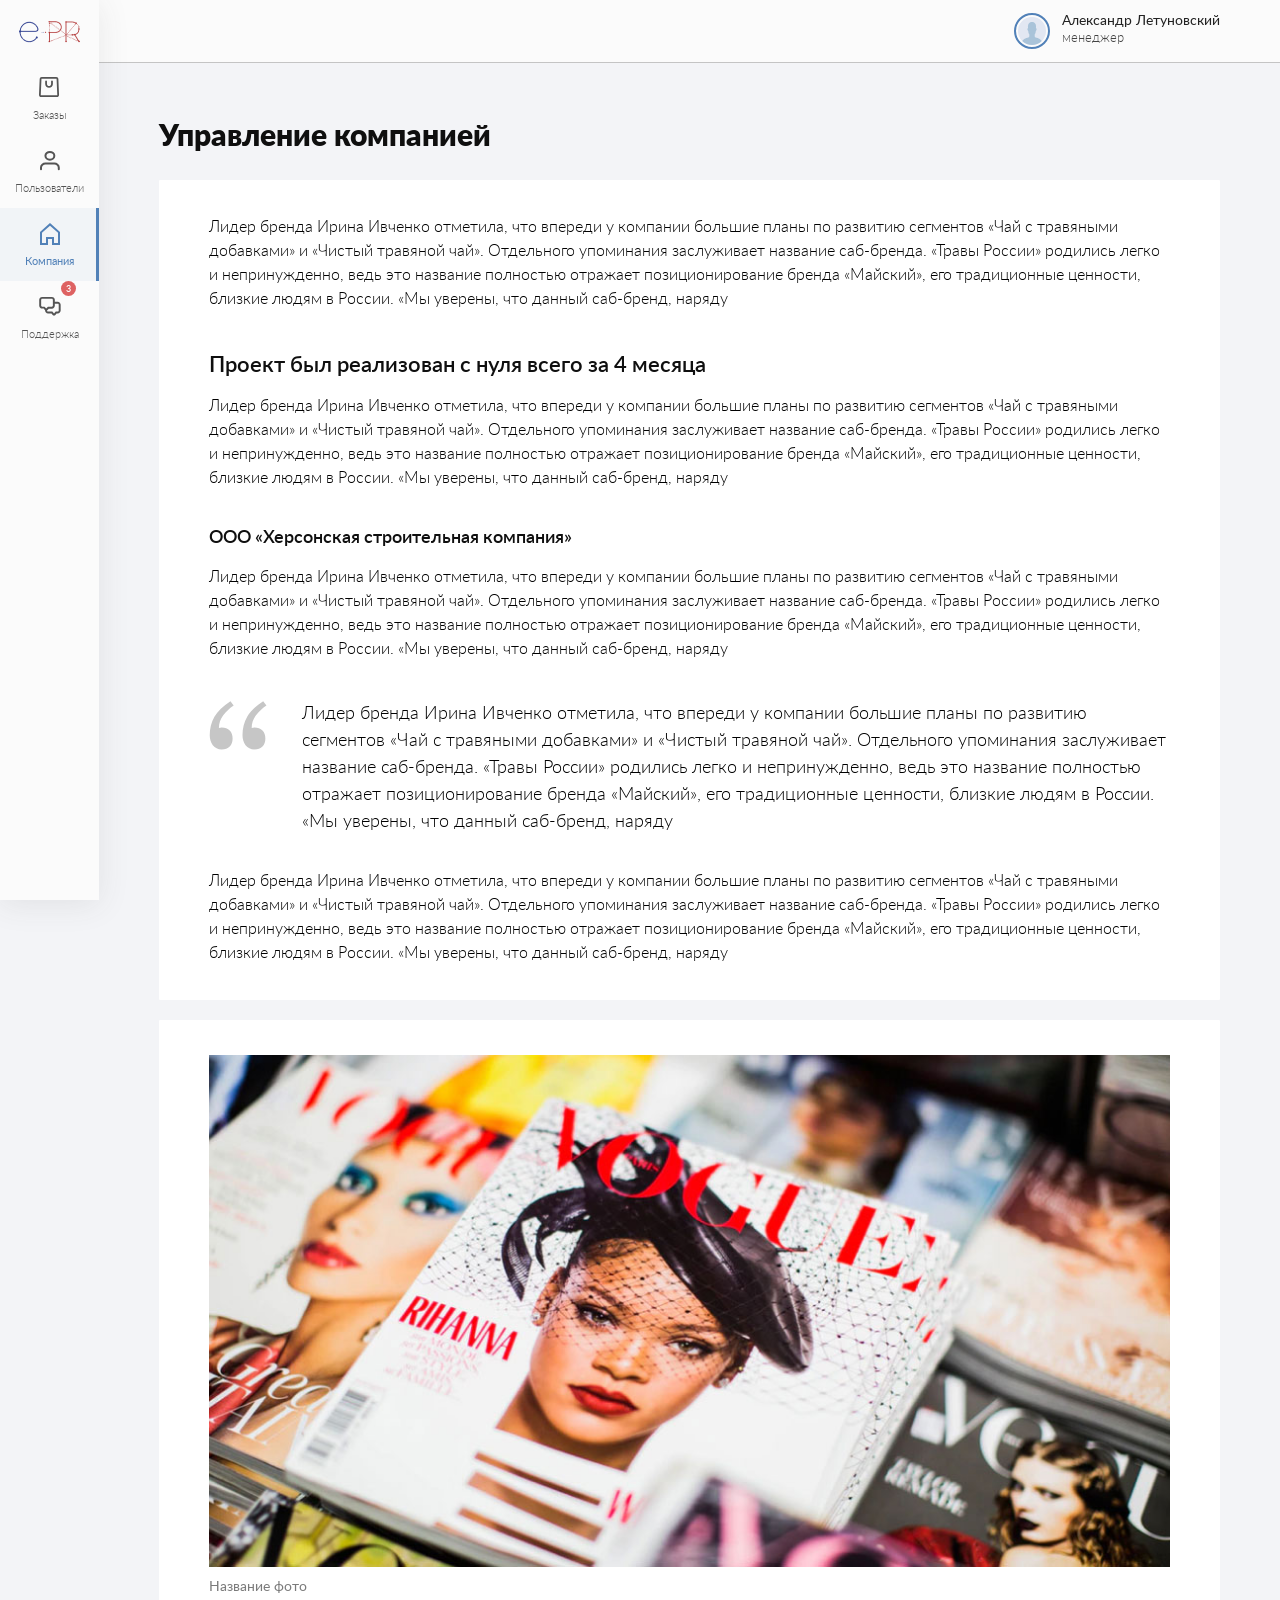
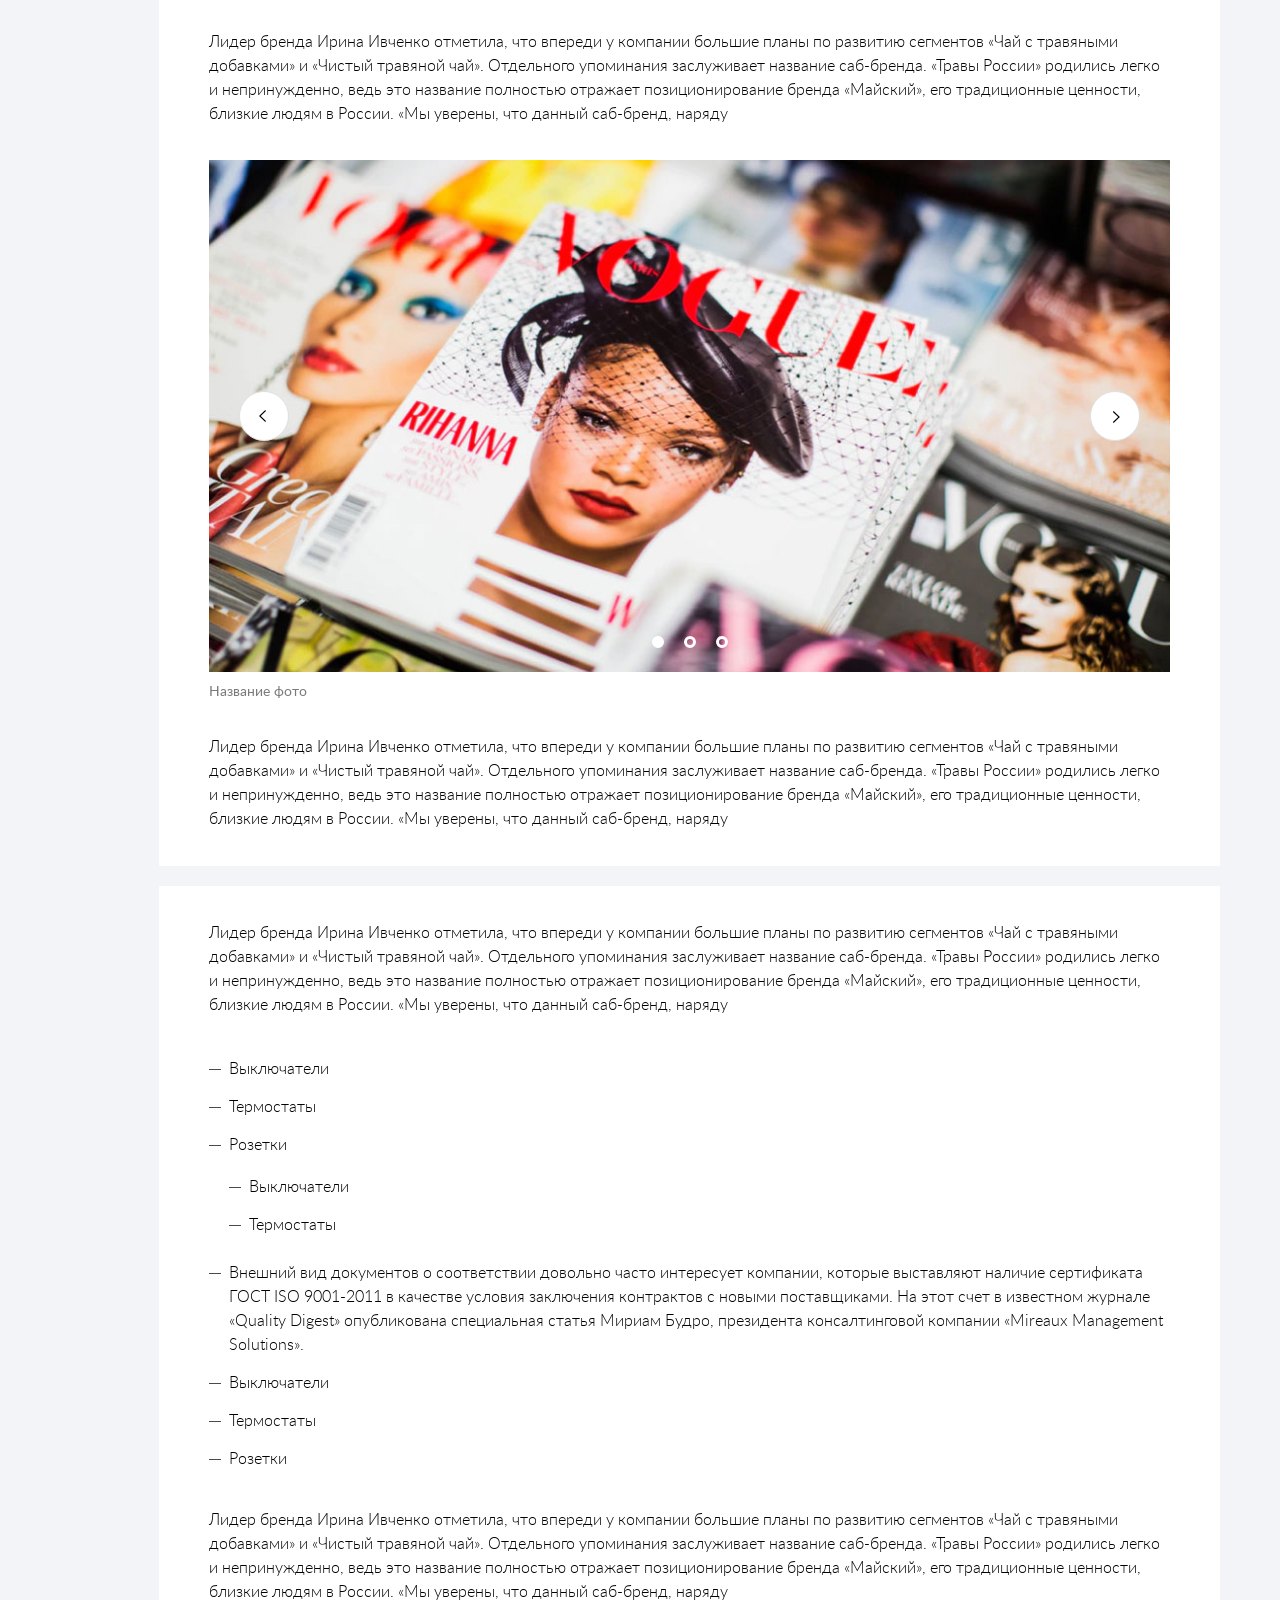
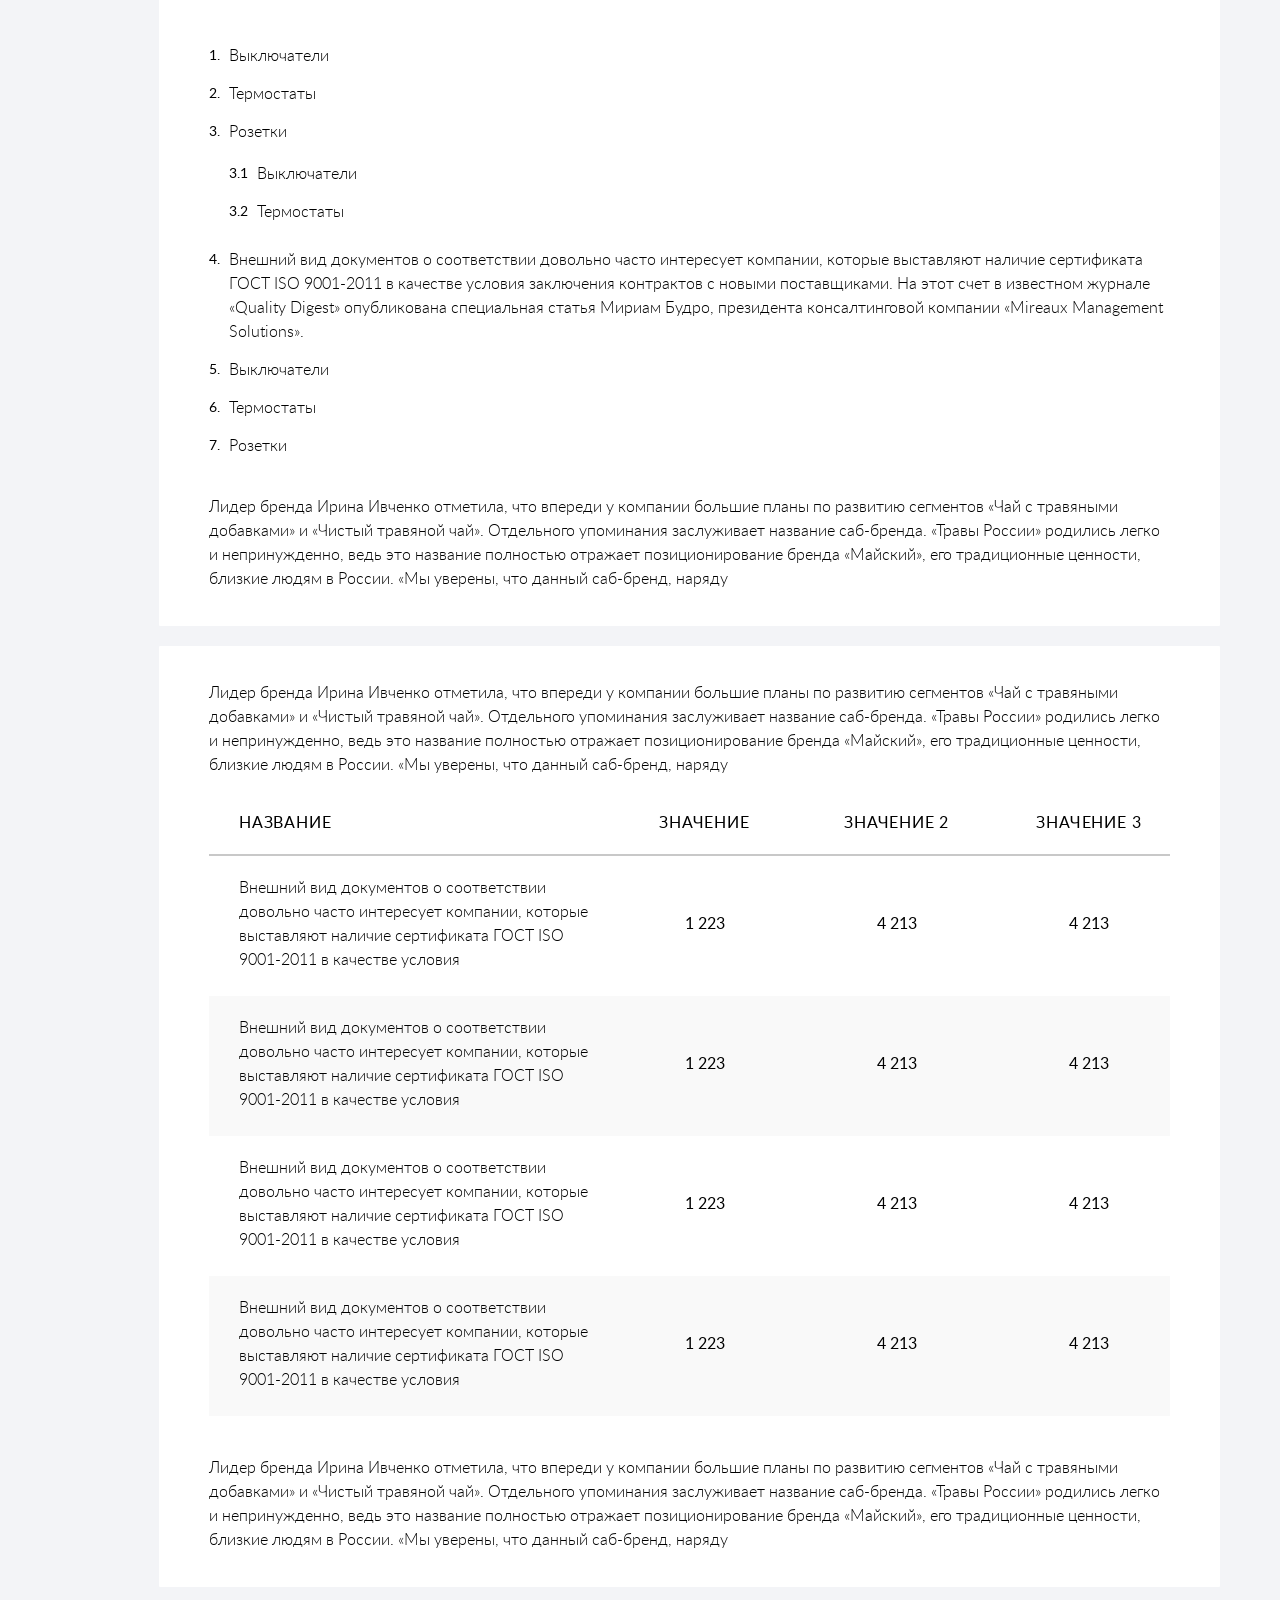
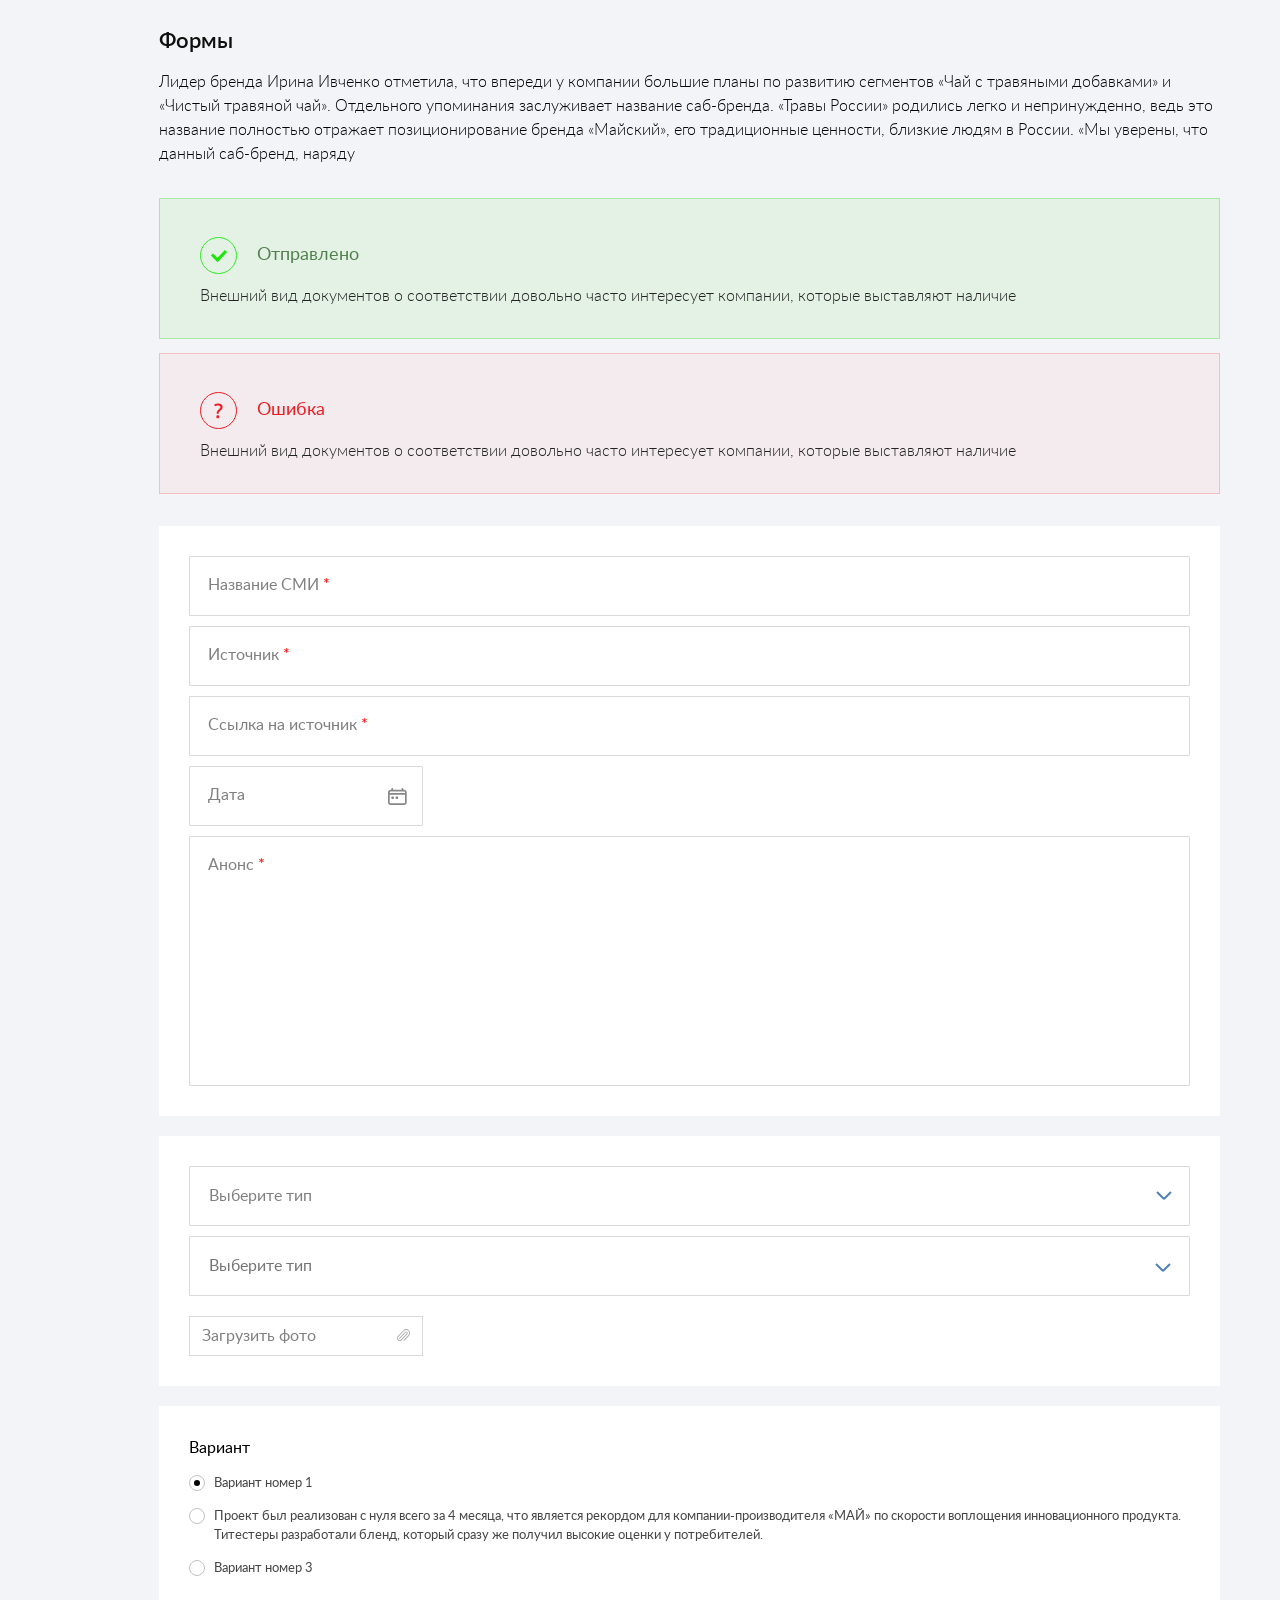
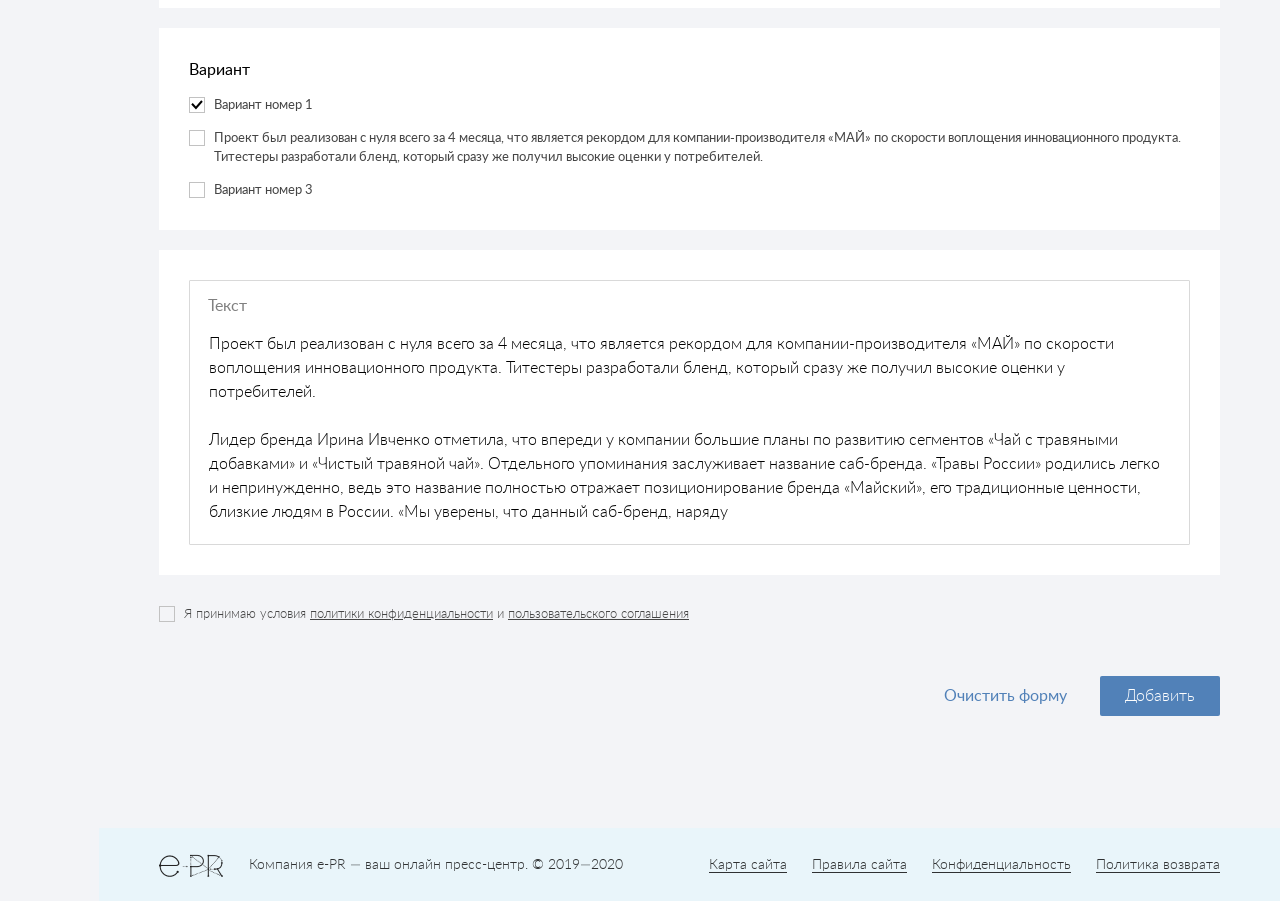
==== e-pr-00-typography.html @ aa287911 "first html" ====
<!DOCTYPE html>
<html lang="ru">
    <head>
        <meta charset="utf-8" />
        <title>e-PR</title>

        <link rel="stylesheet" href="css/styles.css" />
        <link rel="stylesheet" href="js/slick/slick.css" />
        <link rel="stylesheet" href="js/select2/select2.css" />
        <link rel="stylesheet" href="js/mcustomscrollbar/jquery.mCustomScrollbar.css" />
        <link rel="stylesheet" href="js/air-datepicker/datepicker.css" />

        <meta name="viewport" content="width=device-width" />
    </head>

    <body>

        <!-- wrapper -->
        <div class="wrapper">
            <div class="wrapper-inner">

                <!-- side -->
                <div class="side">
                    <div class="side-inner">
                        <div class="side-logo"><img src="images/logo.png" alt="" /></div>
                        <a href="#" class="side-menu-close"><div class="side-menu-close-line-1"></div><div class="side-menu-close-line-2"></div></a>
                        <nav>
                            <ul>
                                <li><a href="#"><div class="nav-icon"><span><svg width="21" height="20" viewBox="0 0 21 20" fill="none" xmlns="http://www.w3.org/2000/svg"><path d="M20.0494 17.8672L19.3665 2.05415C19.3547 0.915491 18.4198 0 17.2724 0H2.77672C1.62966 0 0.695087 0.915545 0.683284 2.05419L0.000834455 17.8708C0.000282638 17.8836 0 17.8978 0 17.9106C0 19.0619 0.939408 20 2.0941 20H17.9562C19.1109 20 20.0503 19.0601 20.0503 17.9088C20.0502 17.896 20.05 17.88 20.0494 17.8672ZM17.9562 18.2234H2.0941C1.92157 18.2234 1.78549 18.0901 1.77875 17.9228L2.46083 2.10917C2.46137 2.09635 2.46166 2.0888 2.46166 2.07604C2.46166 1.9052 2.60005 1.77658 2.77672 1.77658H17.2724C17.4494 1.77658 17.5882 1.90413 17.5882 2.07499C17.5882 2.08778 17.5884 2.09744 17.589 2.1102L18.2715 17.9244C18.2647 18.0916 18.1287 18.2234 17.9562 18.2234Z" /><path d="M12.9949 3.4541C12.5038 3.4541 12.0999 3.85222 12.0999 4.34335V7.03072C12.0999 8.16289 11.1737 9.08401 10.0334 9.08401C8.89368 9.08401 7.96799 8.16289 7.96799 7.03072V4.34335C7.96799 3.85222 7.5708 3.4541 7.0797 3.4541C6.58859 3.4541 6.19141 3.85222 6.19141 4.34335V7.03072C6.19141 9.14355 7.91975 10.8625 10.0401 10.8625C12.1611 10.8625 13.8899 9.14355 13.8899 7.03072V4.34335C13.8899 3.85222 13.486 3.4541 12.9949 3.4541Z" /></svg></span></div>Заказы</a></li>
                                <li><a href="#"><div class="nav-icon"><span><svg width="20" height="21" viewBox="0 0 20 21" fill="none" xmlns="http://www.w3.org/2000/svg" class="nav-icon-stroke"><path d="M18.7778 19.3437V17.4096C18.7778 16.3837 18.3095 15.3999 17.476 14.6744C16.6425 13.949 15.5121 13.5415 14.3333 13.5415H5.44444C4.2657 13.5415 3.13524 13.949 2.30175 14.6744C1.46825 15.3999 1 16.3837 1 17.4096V19.3437" stroke-width="2" stroke-linecap="round" stroke-linejoin="round"/><path d="M9.88878 9.67343C12.3434 9.67343 14.3332 7.94163 14.3332 5.80534C14.3332 3.66906 12.3434 1.93726 9.88878 1.93726C7.43418 1.93726 5.44434 3.66906 5.44434 5.80534C5.44434 7.94163 7.43418 9.67343 9.88878 9.67343Z" stroke-width="2" stroke-linecap="round" stroke-linejoin="round"/></svg></svg></span></div>Пользователи</a></li>
                                <li class="active"><a href="#"><div class="nav-icon"><span><svg width="20" height="22" viewBox="0 0 20 22" fill="none" xmlns="http://www.w3.org/2000/svg"><path d="M9.996 0L0 9V22H7.996V16H12V22H20V9L9.996 0ZM18.004 20H13.996V14H6V20H1.996V9.828L9.996 2.828L18.004 9.828V20Z" /></svg></span></div>Компания</a></li>
                                <li><a href="#"><div class="nav-icon"><span><svg width="22" height="20" viewBox="0 0 22 20" fill="none" xmlns="http://www.w3.org/2000/svg"><path d="M18.7436 5.78328H15.8174V3.83247C15.8174 3.05639 15.5091 2.31209 14.9604 1.76332C14.4116 1.21455 13.6673 0.90625 12.8912 0.90625H3.13716C2.36107 0.90625 1.61678 1.21455 1.06801 1.76332C0.519235 2.31209 0.210938 3.05639 0.210938 3.83247V9.6849C0.210938 10.461 0.519235 11.2053 1.06801 11.7541C1.61678 12.3028 2.36107 12.6111 3.13716 12.6111H4.64903L6.06337 14.1815V14.5327C6.06337 15.3088 6.37167 16.053 6.92044 16.6018C7.46921 17.1506 8.21351 17.4589 8.98959 17.4589H12.4523L13.9251 19.1268C14.0624 19.2825 14.2313 19.4072 14.4205 19.4926C14.6097 19.578 14.8149 19.6222 15.0225 19.6222C15.2301 19.6222 15.4353 19.578 15.6245 19.4926C15.8136 19.4072 15.9825 19.2825 16.1198 19.1268L17.5927 17.4589H18.7436C19.5197 17.4589 20.264 17.1506 20.8128 16.6018C21.3616 16.053 21.6699 15.3088 21.6699 14.5327V8.68023C21.6622 7.90924 21.3505 7.17244 20.8025 6.62998C20.2546 6.08752 19.5147 5.78324 18.7436 5.78328ZM3.13716 10.6603C2.87846 10.6603 2.63036 10.5575 2.44744 10.3746C2.26451 10.1917 2.16175 9.9436 2.16175 9.6849V3.83247C2.16175 3.57377 2.26451 3.32568 2.44744 3.14275C2.63036 2.95983 2.87846 2.85706 3.13716 2.85706H12.8912C13.1499 2.85706 13.398 2.95983 13.5809 3.14275C13.7639 3.32568 13.8666 3.57377 13.8666 3.83247V9.6849C13.8666 9.9436 13.7639 10.1917 13.5809 10.3746C13.398 10.5575 13.1499 10.6603 12.8912 10.6603H8.92131L7.22411 12.6111L5.5269 10.6603H3.13716ZM19.7191 14.5619C19.7191 14.8206 19.6163 15.0687 19.4334 15.2516C19.2504 15.4346 19.0023 15.5373 18.7436 15.5373H16.7246L15.0274 17.5662L13.3301 15.5373H8.98959C8.7309 15.5373 8.4828 15.4346 8.29987 15.2516C8.11695 15.0687 8.01418 14.8206 8.01418 14.5619C8.12602 14.4877 8.22767 14.3992 8.31656 14.2986L9.78942 12.6306H12.8912C13.6673 12.6306 14.4116 12.3223 14.9604 11.7736C15.5091 11.2248 15.8174 10.4805 15.8174 9.70441V7.7536H18.7436C19.0023 7.7536 19.2504 7.85636 19.4334 8.03929C19.6163 8.22221 19.7191 8.47031 19.7191 8.729V14.5619Z" /></svg><em>3</em></span></div>Поддержка</a></li>
                            </ul>
                        </nav>
                    </div>
                </div>
                <!-- side END -->

                <!-- container -->
                <div class="container">

                    <header>
                        <a href="#" class="side-menu-link"><div class="side-menu-link-line-1"></div><div class="side-menu-link-line-2"></div><div class="side-menu-link-line-3"></div></a>
                        <div class="header-user">
                            <a href="#" class="header-user-link">
                                <div class="header-user-link-avatar"><img src="images/header-avatar.svg" alt="" /></div>
                                <div class="header-user-link-info">
                                    <div class="header-user-link-name">Александр Летуновский</div>
                                    <div class="header-user-link-company">менеджер</div>
                                </div>
                            </a>
                        </div>
                    </header>

                    <h1>Управление компанией</h1>
                    <div class="block">
                        <p>Лидер бренда Ирина Ивченко отметила, что впереди у компании большие планы по развитию сегментов «Чай с травяными добавками» и «Чистый травяной чай». Отдельного упоминания заслуживает название саб-бренда. «Травы России» родились легко и непринужденно, ведь это название полностью отражает позиционирование бренда «Майский», его традиционные ценности, близкие людям в России. «Мы уверены, что данный саб-бренд, наряду</p>
                        <h2>Проект был реализован с нуля всего за 4 месяца</h2>
                        <p>Лидер бренда Ирина Ивченко отметила, что впереди у компании большие планы по развитию сегментов «Чай с травяными добавками» и «Чистый травяной чай». Отдельного упоминания заслуживает название саб-бренда. «Травы России» родились легко и непринужденно, ведь это название полностью отражает позиционирование бренда «Майский», его традиционные ценности, близкие людям в России. «Мы уверены, что данный саб-бренд, наряду</p>
                        <h3>ООО «Херсонская строительная компания»</h3>
                        <p>Лидер бренда Ирина Ивченко отметила, что впереди у компании большие планы по развитию сегментов «Чай с травяными добавками» и «Чистый травяной чай». Отдельного упоминания заслуживает название саб-бренда. «Травы России» родились легко и непринужденно, ведь это название полностью отражает позиционирование бренда «Майский», его традиционные ценности, близкие людям в России. «Мы уверены, что данный саб-бренд, наряду</p>
                        <blockquote>Лидер бренда Ирина Ивченко отметила, что впереди у компании большие планы по развитию сегментов «Чай с травяными добавками» и «Чистый травяной чай». Отдельного упоминания заслуживает название саб-бренда. «Травы России» родились легко и непринужденно, ведь это название полностью отражает позиционирование бренда «Майский», его традиционные ценности, близкие людям в России. «Мы уверены, что данный саб-бренд, наряду</blockquote>
                        <p>Лидер бренда Ирина Ивченко отметила, что впереди у компании большие планы по развитию сегментов «Чай с травяными добавками» и «Чистый травяной чай». Отдельного упоминания заслуживает название саб-бренда. «Травы России» родились легко и непринужденно, ведь это название полностью отражает позиционирование бренда «Майский», его традиционные ценности, близкие людям в России. «Мы уверены, что данный саб-бренд, наряду</p>
                    </div>

                    <div class="block">
                        <div class="gallery">
                            <div class="gallery-item">
                                <div class="gallery-item-photo"><img src="files/typography.jpg" alt="" /></div>
                                <div class="gallery-item-title">Название фото</div>
                            </div>
                        </div>

                        <p>Лидер бренда Ирина Ивченко отметила, что впереди у компании большие планы по развитию сегментов «Чай с травяными добавками» и «Чистый травяной чай». Отдельного упоминания заслуживает название саб-бренда. «Травы России» родились легко и непринужденно, ведь это название полностью отражает позиционирование бренда «Майский», его традиционные ценности, близкие людям в России. «Мы уверены, что данный саб-бренд, наряду</p>

                        <div class="gallery">
                            <div class="gallery-item">
                                <div class="gallery-item-photo"><img src="files/typography.jpg" alt="" /></div>
                                <div class="gallery-item-title">Название фото</div>
                            </div>
                            <div class="gallery-item">
                                <div class="gallery-item-photo"><img src="files/typography.jpg" alt="" /></div>
                                <div class="gallery-item-title">Название фото</div>
                            </div>
                            <div class="gallery-item">
                                <div class="gallery-item-photo"><img src="files/typography.jpg" alt="" /></div>
                                <div class="gallery-item-title">Лидер бренда Ирина Ивченко отметила, что впереди у компании большие планы по развитию сегментов «Чай с травяными добавками» и «Чистый травяной чай». Отдельного упоминания заслуживает название саб-бренда. «Травы России» родились легко и непринужденно, ведь это название полностью отражает позиционирование бренда «Майский», его традиционные ценности, близкие людям в России. «Мы уверены, что данный саб-бренд, наряду</div>
                            </div>
                        </div>

                        <p>Лидер бренда Ирина Ивченко отметила, что впереди у компании большие планы по развитию сегментов «Чай с травяными добавками» и «Чистый травяной чай». Отдельного упоминания заслуживает название саб-бренда. «Травы России» родились легко и непринужденно, ведь это название полностью отражает позиционирование бренда «Майский», его традиционные ценности, близкие людям в России. «Мы уверены, что данный саб-бренд, наряду</p>
                    </div>

                    <div class="block">
                            <p>Лидер бренда Ирина Ивченко отметила, что впереди у компании большие планы по развитию сегментов «Чай с травяными добавками» и «Чистый травяной чай». Отдельного упоминания заслуживает название саб-бренда. «Травы России» родились легко и непринужденно, ведь это название полностью отражает позиционирование бренда «Майский», его традиционные ценности, близкие людям в России. «Мы уверены, что данный саб-бренд, наряду</p>

                        <ul>
                            <li>Выключатели</li>
                            <li>Термостаты</li>
                            <li>
                                Розетки
                                <ul>
                                    <li>Выключатели</li>
                                    <li>Термостаты</li>
                                </ul>
                            </li>
                            <li>Внешний вид документов о соответствии довольно часто интересует компании, которые выставляют наличие сертификата ГОСТ ISO 9001-2011 в качестве условия заключения контрактов с новыми поставщиками. На этот счет в известном журнале «Quality Digest» опубликована специальная статья Мириам Будро, президента консалтинговой компании «Mireaux Management Solutions».</li>
                            <li>Выключатели</li>
                            <li>Термостаты</li>
                            <li>Розетки</li>
                        </ul>

                        <p>Лидер бренда Ирина Ивченко отметила, что впереди у компании большие планы по развитию сегментов «Чай с травяными добавками» и «Чистый травяной чай». Отдельного упоминания заслуживает название саб-бренда. «Травы России» родились легко и непринужденно, ведь это название полностью отражает позиционирование бренда «Майский», его традиционные ценности, близкие людям в России. «Мы уверены, что данный саб-бренд, наряду</p>

                        <ol>
                            <li>Выключатели</li>
                            <li>Термостаты</li>
                            <li>
                                Розетки
                                <ol>
                                    <li>Выключатели</li>
                                    <li>Термостаты</li>
                                </ol>
                            </li>
                            <li>Внешний вид документов о соответствии довольно часто интересует компании, которые выставляют наличие сертификата ГОСТ ISO 9001-2011 в качестве условия заключения контрактов с новыми поставщиками. На этот счет в известном журнале «Quality Digest» опубликована специальная статья Мириам Будро, президента консалтинговой компании «Mireaux Management Solutions».</li>
                            <li>Выключатели</li>
                            <li>Термостаты</li>
                            <li>Розетки</li>
                        </ol>

                        <p>Лидер бренда Ирина Ивченко отметила, что впереди у компании большие планы по развитию сегментов «Чай с травяными добавками» и «Чистый травяной чай». Отдельного упоминания заслуживает название саб-бренда. «Травы России» родились легко и непринужденно, ведь это название полностью отражает позиционирование бренда «Майский», его традиционные ценности, близкие людям в России. «Мы уверены, что данный саб-бренд, наряду</p>
                    </div>

                    <div class="block">
                        <p>Лидер бренда Ирина Ивченко отметила, что впереди у компании большие планы по развитию сегментов «Чай с травяными добавками» и «Чистый травяной чай». Отдельного упоминания заслуживает название саб-бренда. «Травы России» родились легко и непринужденно, ведь это название полностью отражает позиционирование бренда «Майский», его традиционные ценности, близкие людям в России. «Мы уверены, что данный саб-бренд, наряду</p>
                        <div class="table-scroll">
                            <table>
                                <thead>
                                    <tr>
                                        <th style="text-align:left; width:40%">Название</th>
                                        <th style="width:20%">Значение</th>
                                        <th style="width:20%">Значение&nbsp;2</th>
                                        <th style="width:20%">Значение&nbsp;3</th>
                                    </tr>
                                </thead>
                                <tbody>
                                    <tr>
                                        <td>Внешний&nbsp;вид&nbsp;документов&nbsp;о&nbsp;соответствии довольно часто интересует компании, которые выставляют наличие сертификата ГОСТ ISO 9001-2011 в качестве условия</td>
                                        <td style="text-align:center"><strong>1 223</strong></td>
                                        <td style="text-align:center"><strong>4 213</strong></td>
                                        <td style="text-align:center"><strong>4 213</strong></td>
                                    </tr>
                                    <tr>
                                        <td>Внешний&nbsp;вид&nbsp;документов&nbsp;о&nbsp;соответствии довольно часто интересует компании, которые выставляют наличие сертификата ГОСТ ISO 9001-2011 в качестве условия</td>
                                        <td style="text-align:center"><strong>1 223</strong></td>
                                        <td style="text-align:center"><strong>4 213</strong></td>
                                        <td style="text-align:center"><strong>4 213</strong></td>
                                    </tr>
                                    <tr>
                                        <td>Внешний&nbsp;вид&nbsp;документов&nbsp;о&nbsp;соответствии довольно часто интересует компании, которые выставляют наличие сертификата ГОСТ ISO 9001-2011 в качестве условия</td>
                                        <td style="text-align:center"><strong>1 223</strong></td>
                                        <td style="text-align:center"><strong>4 213</strong></td>
                                        <td style="text-align:center"><strong>4 213</strong></td>
                                    </tr>
                                    <tr>
                                        <td>Внешний&nbsp;вид&nbsp;документов&nbsp;о&nbsp;соответствии довольно часто интересует компании, которые выставляют наличие сертификата ГОСТ ISO 9001-2011 в качестве условия</td>
                                        <td style="text-align:center"><strong>1 223</strong></td>
                                        <td style="text-align:center"><strong>4 213</strong></td>
                                        <td style="text-align:center"><strong>4 213</strong></td>
                                    </tr>
                                </tbody>
                            </table>
                        </div>
                        <p>Лидер бренда Ирина Ивченко отметила, что впереди у компании большие планы по развитию сегментов «Чай с травяными добавками» и «Чистый травяной чай». Отдельного упоминания заслуживает название саб-бренда. «Травы России» родились легко и непринужденно, ведь это название полностью отражает позиционирование бренда «Майский», его традиционные ценности, близкие людям в России. «Мы уверены, что данный саб-бренд, наряду</p>
                    </div>

                    <h2>Формы</h2>
                    <p>Лидер бренда Ирина Ивченко отметила, что впереди у компании большие планы по развитию сегментов «Чай с травяными добавками» и «Чистый травяной чай». Отдельного упоминания заслуживает название саб-бренда. «Травы России» родились легко и непринужденно, ведь это название полностью отражает позиционирование бренда «Майский», его традиционные ценности, близкие людям в России. «Мы уверены, что данный саб-бренд, наряду</p>
                    <form action="#" method="post">
                        <div class="message message-success">
                            <div class="message-title">Отправлено</div>
                            <div class="message-text">Внешний вид документов о соответствии довольно часто интересует компании, которые выставляют наличие</div>
                        </div>

                        <div class="message message-error">
                            <div class="message-title">Ошибка</div>
                            <div class="message-text">Внешний вид документов о соответствии довольно часто интересует компании, которые выставляют наличие</div>
                        </div>

                        <fieldset>
                            <div class="form-input"><span>Название СМИ <em>*</em></span><input type="text" name="name" value="" class="required" /></div>

                            <div class="form-input"><span>Источник <em>*</em></span><input type="text" name="source" value="" class="required" /></div>

                            <div class="form-input"><span>Ссылка на источник <em>*</em></span><input type="text" name="url" value="" /></div>

                            <div class="form-input form-input-date"><span>Дата</span><input type="text" name="date" value="" /></div>

                            <div class="form-input form-input-textarea"><span>Анонс <em>*</em></span><textarea name="anonce" cols="5" rows="3"></textarea></div>
                        </fieldset>

                        <fieldset>
                            <div class="form-select">
                                <select name="country" data-placeholder="Выберите тип" class="required">
                                    <option value=""></option>
                                    <option value="1">Вариант 1</option>
                                    <option value="2">Вариант 2</option>
                                    <option value="3">Вариант 3</option>
                                    <option value="4">Вариант 4</option>
                                </select>
                            </div>

                            <div class="form-select">
                                <select name="country2" data-placeholder="Выберите тип" class="required" multiple="multiple">
                                    <option value=""></option>
                                    <option value="1">Вариант 1</option>
                                    <option value="2">Вариант 2</option>
                                    <option value="3">Вариант 3</option>
                                    <option value="4">Вариант 4</option>
                                </select>
                            </div>

                            <div class="form-file">
                                <div class="form-file-input"><input type="file" name="file" class="required" /><span>Загрузить фото</span></div>
                                <div class="form-file-name"></div>
                            </div>
                        </fieldset>

                        <fieldset>
                            <div class="form-label">Вариант</div>
                            <div class="form-radio">
                                <label><input type="radio" name="radio" value="1" checked="checked" /><span>Вариант номер 1</span></label>
                            </div>
                            <div class="form-radio">
                                <label><input type="radio" name="radio" value="2" /><span>Проект был реализован с нуля всего за 4 месяца, что является рекордом для компании-производителя «МАЙ» по скорости воплощения инновационного продукта. Титестеры разработали бленд, который сразу же получил высокие оценки у потребителей.</span></label>
                            </div>
                            <div class="form-radio">
                                <label><input type="radio" name="radio" value="3" /><span>Вариант номер 3</span></label>
                            </div>
                        </fieldset>

                        <fieldset>
                            <div class="form-label">Вариант</div>
                            <div class="form-checkbox">
                                <label><input type="checkbox" name="checkbox1" checked="checked" class="required" /><span>Вариант номер 1</span></label>
                            </div>
                            <div class="form-checkbox">
                                <label><input type="checkbox" name="checkbox2" /><span>Проект был реализован с нуля всего за 4 месяца, что является рекордом для компании-производителя «МАЙ» по скорости воплощения инновационного продукта. Титестеры разработали бленд, который сразу же получил высокие оценки у потребителей.</span></label>
                            </div>
                            <div class="form-checkbox">
                                <label><input type="checkbox" name="checkbox3" /><span>Вариант номер 3</span></label>
                            </div>
                        </fieldset>

                        <fieldset>
                            <div class="form-input form-input-textarea"><span>Текст</span><textarea name="comment" cols="5" rows="3">Проект был реализован с нуля всего за 4 месяца, что является рекордом для компании-производителя «МАЙ» по скорости воплощения инновационного продукта. Титестеры разработали бленд, который сразу же получил высокие оценки у потребителей.

Лидер бренда Ирина Ивченко отметила, что впереди у компании большие планы по развитию сегментов «Чай с травяными добавками» и «Чистый травяной чай». Отдельного упоминания заслуживает название саб-бренда. «Травы России» родились легко и непринужденно, ведь это название полностью отражает позиционирование бренда «Майский», его традиционные ценности, близкие людям в России. «Мы уверены, что данный саб-бренд, наряду</textarea></div>
                        </fieldset>

                        <div class="form-checkbox form-policy"><label><input type="checkbox" name="policy" class="required" /><span>Я принимаю условия <a href="#">политики конфиденциальности</a> и <a href="#">пользовательского соглашения</a></span></label></div>

                        <div class="form-ctrl">
                            <div class="form-submit"><input type="submit" value="Добавить" class="btn" /></div>
                            <div class="form-reset"><input type="reset" value="Очистить форму" /></div>
                        </div>
                    </form>

                </div>
                <!-- container END -->

            </div>
        </div>
        <!-- wrapper END -->

        <footer>
            <div class="container">
                <div class="footer-left">
                    <div class="footer-logo"><img src="images/footer-logo.png" alt="" /></div>
                    <div class="copyrights">Компания e-PR — ваш онлайн пресс-центр. <span>© 2019—2020</span></div>
                </div>
                <div class="footer-menu">
                    <ul>
                        <li><a href="#">Карта сайта</a></li>
                        <li><a href="#">Правила сайта</a></li>
                        <li><a href="#">Конфиденциальность</a></li>
                        <li><a href="#">Политика возврата</a></li>
                    </ul>
                </div>
            </div>
        </footer>

        <script>
            var pathTemplate = './';
        </script>
        <script src="js/fonts.js"></script>

        <script src="js/jquery-3.4.1.min.js"></script>
        <script src="js/slick/slick.min.js"></script>
        <script src="js/jquery.mask.min.js"></script>
        <script src="js/validation/jquery.validate.min.js"></script>
        <script src="js/validation/messages_ru.js"></script>
        <script src="js/select2/select2.min.js"></script>
        <script src="js/select2/ru.js"></script>
        <script src="js/mcustomscrollbar/jquery.mCustomScrollbar.concat.min.js"></script>
        <script src="js/air-datepicker/datepicker.min.js"></script>
        <script src="js/tools.js"></script>

    </body>
</html>
---- css/styles.css ----
*,
*::before,
*::after {outline:none; box-sizing:border-box}

html {min-width:480px; height:100%}

body {min-width:480px; height:100%; margin:0; padding:0; font:16px/24px Arial, sans-serif; color:#000; background:#f3f4f7; -webkit-text-size-adjust:100%; -webkit-font-smoothing:antialiased; -moz-osx-font-smoothing:grayscale}
.fonts-loaded body {font-family:Lato, sans-serif; font-weight:300}

@media screen and (max-width:1199px) {
    body {font-size:18px; line-height:27px}
    .fonts-loaded body {font-weight:normal}
}

a {color:#5181b8; text-decoration:none; transition:all 0.2s}
a:hover {color:#5f94d0}

img {border:none; max-width:100%; height:auto}
iframe {border:none; max-width:100%}

::-ms-clear {display:none}

strong, b {font-weight:normal}

h1 {margin:52px 0 9px 0; padding:0; font-weight:800; font-size:30px; line-height:45px; color:#0f0f0f}
h2 {margin:38px 0 12px 0; padding:0; font-weight:600; font-size:22px; line-height:33px; color:#0f0f0f}
h3 {margin:35px 0 13px 0; padding:0; font-weight:600; font-size:18px; line-height:27px; color:#0f0f0f}
p {margin:20px 0; padding:0}
h1+p {margin-top:9px}
h2+p {margin-top:12px}
h3+p {margin-top:13px}
ul {margin:40px 0 37px 0; padding:0; list-style:none}
ul li {margin:14px 0 0 0; padding:0 0 0 20px; position:relative}
ul li::before {content:""; display:block; position:absolute; left:0; top:12px; width:12px; height:1px; background:#4a4a4a}
li ul {margin:18px 0 24px 0}
ol {margin:40px 0 37px 0; padding:0; list-style:none; counter-reset:point}
ol li {margin:14px 0; padding:0 0 0 20px; position:relative}
ol li::before {content:counter(point)'.'; counter-increment:point 1; font-weight:normal; position:absolute; left:0; top:0; font-size:14px}
li ol {margin:18px 0 24px 0; counter-reset:subpoint}
li ol li {padding:0 0 0 28px}
ol ol li::before {content:counter(point)'.'counter(subpoint); counter-increment:subpoint 1}
blockquote {margin:40px 0 33px 0; padding:0 0 0 93px; position:relative; font-weight:300; font-size:18px; line-height:27px; color:#000}
blockquote::before {content:""; display:block; width:58px; height:49px; position:absolute; left:0; top:0; background:url(../images/blockquote.svg) no-repeat}

@media screen and (max-width:1199px) {
    h1 {margin-top:61px; position:relative}
    h2 {font-size:24px; line-height:36px}
    h3 {font-size:22px; line-height:33px; font-weight:normal}
    blockquote {font-size:20px; line-height:30px; font-weight:normal; padding:0 0 0 83px}
}

.wrapper table {width:100%; margin:34px 0 40px 0; border-collapse:collapse}
.wrapper th {vertical-align:middle; padding:0 0 19px 30px; font-weight:normal; font-size:16px; line-height:24px; letter-spacing:0.05em; text-transform:uppercase; color:#000}
.wrapper td {vertical-align:middle; padding:20px 0 24px 30px; text-align:left}
.wrapper tbody tr:first-child td {border-top:2px solid #c8c8c8}
.wrapper tbody tr:nth-child(even) td {background:rgba(165, 165, 165, 0.07)}

@media screen and (max-width:1199px) {
    .table-scroll {margin:33px -20px 40px -20px; overflow:auto; position:relative; padding:0 20px}
    .wrapper .table-scroll table {margin:0}
    .wrapper th {padding-bottom:16px; font-size:18px; line-height:27px}
    .wrapper td {padding-top:25px; padding-bottom:29px}
}

.wrapper form {margin:26px 0 40px 0; padding:0}

@media screen and (max-width:1199px) {
    .wrapper form {margin:20px 0}
}

.wrapper fieldset {margin:20px 0; padding:30px; background:#fff; border:none}
fieldset > *:first-child {margin-top:0}
fieldset > *:last-child {margin-bottom:0}

@media screen and (max-width:1199px) {
    .wrapper fieldset {margin:30px -20px; padding:30px 20px}
}

legend {display:none}

.message {margin:32px 0; padding:43px 40px 30px 40px}
.message+.message {margin-top:-18px}
.message-title {font-weight:normal; font-size:18px; line-height:27px; padding:0 0 0 57px; position:relative}
.message-title::before {content:""; display:block; position:absolute; left:0; top:50%; width:37px; height:37px; margin-top:-19px}
.message-text {margin:15px 0 0 0; color:#222}

@media screen and (max-width:1199px) {
    .message {margin:33px 0; padding:28px 30px 21px 30px}
    .message+.message {margin-top:-18px}
    .message-title {font-size:20px; line-height:30px}
    .message-text {margin:13px 0 0 0; font-size:18px; line-height:27px; color:#696969}
}

.message-success {background:#e3f2e5; border:1px solid #a7e9a2}
.message-success .message-title {color:#53804f}
.message-success .message-title::before {background:url(../images/message-success.svg) no-repeat center}
.message-error {background:#f3ebee; border:1px solid #f1bec1}
.message-error .message-title::before {background:url(../images/message-error.svg) no-repeat center}
.message-error .message-title {color:#ec1d22}

.btn {display:inline-block; margin:0; padding:0 25px; overflow:hidden; outline:none; vertical-align:top; height:40px; text-decoration:none; background:#5181b8; color:#fff; border:none; border-radius:2px; font:300 16px/40px Arial, Helvetica, sans-serif; letter-spacing:0; text-align:center; position:relative; -webkit-appearance:none; cursor:pointer; transition:all 0.2s}
.fonts-loaded .btn {font-family:Lato, sans-serif}
.btn:hover {color:#fff; background:#5f94d0}
.btn:active {color:#fff; background:#36669d}

@media screen and (max-width:1199px) {
    .btn {height:50px; font-size:20px; line-height:50px}
}

.form-label {margin:40px 0 20px 0; font-weight:normal}
fieldset .form-label {margin:0 0 14px 0}
.lk-form fieldset h3 {margin:0 0 14px 0}

@media screen and (max-width:1199px) {
    .form-label {margin:40px 0 7px 0; font-size:20px; line-height:30px}
}

.form-input {position:relative; margin:10px 0}
.form-input span {position:absolute; left:19px; top:17px; font-size:16px; line-height:24px; font-weight:normal; color:#808080; transition:all 0.2s; z-index:1; pointer-events:none}
.form-input span em {color:#f00; font-style:normal}
.form-input.focus span,
.form-input.full span {font-size:13px; line-height:19px; top:11px}
.form-input-textarea.focus span,
.form-input-textarea.full span {font-size:16px; line-height:24px; top:14px}
.form-input input,
.form-input textarea {position:relative; border:1px solid #d9d9d9; font:16px/24px Arial, sans-serif; color:#000; vertical-align:top; margin:0; padding:24px 19px 10px 19px; width:100%; height:60px; box-sizing:border-box; outline:none; border-radius:1px; background:#fff; -webkit-appearance:none; transition:border-color 0.2s}
.fonts-loaded .form-input input,
.fonts-loaded .form-input textarea {font-family:Lato, sans-serif}
.form-input textarea {height:252px; resize:none; overflow:auto; padding-top:51px; padding-bottom:22px; font-weight:300}
.form-input input.error,
.form-input textarea.error {border-color:#f00}
label.error {display:block; font-size:13px; line-height:19px; color:#df0e0e; margin:8px 0 0 0; font-weight:normal}

@media screen and (max-width:1199px) {
    .form-input {margin:24px 0}
    .form-input span {display:block; left:10px; top:9px; padding:0 10px; font-size:20px; line-height:30px; color:#666; background:#fff}
    .form-input span em {color:#ff143e}
    .form-input.focus span,
    .form-input.full span {font-size:16px; line-height:24px; top:-11px; z-index:1}
    .form-input-textarea.focus span,
    .form-input-textarea.full span {font-size:20px; line-height:30px; top:9px}
    .form-input input,
    .form-input textarea {font-size:20px; line-height:30px; padding:7px 17px; height:50px}
    .form-input textarea {height:99px; padding-top:51px; padding-bottom:19px; font-weight:300}
    label.error {font-size:16px; line-height:24px; margin:3px 0 0 0}
}

.form-input-password input {padding-right:162px}
.form-input-password a {position:absolute; right:20px; top:17px; font-weight:normal}

@media screen and (max-width:1199px) {
    .form-input-password a {top:12px}
}

.form-input-date {max-width:234px}
.form-input-date::after {content:""; display:block; width:19px; height:17px; background:url(../images/input-date.svg) no-repeat; position:absolute; right:16px; top:22px; pointer-events:none}

@media screen and (max-width:1199px) {
    .form-input-date {max-width:none}
    .form-input-date::after {top:17px}
}

@-webkit-keyframes autofill {to {color:#000; background:#fff}}
.form-input input:-webkit-autofill {-webkit-animation-name:autofill; -webkit-animation-fill-mode:both}

.form-select {position:relative; margin:10px 0}
.form-select select {position:relative; border:1px solid #d9d9d9; font:16px/24px Arial, sans-serif; color:#000; vertical-align:top; margin:0; padding:24px 19px 10px 19px; width:100%; height:60px; box-sizing:border-box; outline:none; border-radius:1px; background:#fff; -webkit-appearance:none; transition:border-color 0.2s}
.form-select label.error {position:absolute; left:0; bottom:0; white-space:nowrap}

@media screen and (max-width:1199px) {
    .form-select {position:relative; margin:24px 0}
    .form-input select {font-size:20px; line-height:30px; padding:7px 17px; height:50px; font-weight:300}
}

.form-radio {margin:14px 0; color:#454545; font-weight:normal; font-size:13px; line-height:19px}
.form-radio::after {content:""; display:block; clear:both}
.form-radio label {float:left; display:block; cursor:pointer; position:relative}
.form-radio input {display:none}
.form-radio span {display:block; position:relative; padding:0 0 0 25px}
.form-radio span::before {content:""; display:block; width:16px; height:16px; border:1px solid #c2c2c2; border-radius:50%; position:absolute; left:0; top:1px}
.form-radio span::after {content:""; display:block; width:6px; height:6px; position:absolute; left:5px; top:6px; border-radius:50%; background:#000; opacity:0}
.form-radio input.error+span,
.form-radio input.error+label.error+span {padding-bottom:23px}
.form-radio input.error+span::before,
.form-radio input.error+label.error+span::before {border-color:#f00}
.form-radio input:checked+span::after,
.form-radio input:checked+label.error+span::after {opacity:1}
.form-radio label.error {position:absolute; left:0; bottom:0; white-space:nowrap}

@media screen and (max-width:1199px) {
    .form-radio {margin:19px 0; font-size:18px; line-height:27px}
    .form-radio span {padding:0 0 0 47px}
    .form-radio span::before {width:28px; height:28px; top:-1px}
    .form-radio span::after {width:12px; height:12px; top:7px; left:8px}
}

.form-checkbox {margin:14px 0; color:#454545; font-weight:normal; font-size:13px; line-height:19px}
.form-checkbox::after {content:""; display:block; clear:both}
.form-checkbox label {float:left; display:block; cursor:pointer; position:relative}
.form-checkbox input {display:none}
.form-checkbox span {display:block; position:relative; padding:0 0 0 25px}
.form-checkbox span::before {content:""; display:block; width:16px; height:16px; border:1px solid #c2c2c2; position:absolute; left:0; top:1px; background:url(../images/checkbox.svg) no-repeat -999px -999px}
.form-checkbox input.error+span,
.form-checkbox input.error+label.error+span {padding-bottom:23px}
.form-checkbox input.error+span::before,
.form-checkbox input.error+label.error+span::before {border-color:#f00}
.form-checkbox input:checked+span::before,
.form-checkbox input:checked+label.error+span::before {background-position:center}
.form-checkbox label.error {position:absolute; left:0; bottom:0; white-space:nowrap}

@media screen and (max-width:1199px) {
    .form-checkbox {margin:19px 0; font-size:18px; line-height:27px}
    .form-checkbox span {padding:0 0 0 47px}
    .form-checkbox span::before {width:28px; height:28px; top:-1px; background-image:url(../images/checkbox-mobile.svg)}
}

.form-file {margin:20px 0}
.form-file::after {content:""; display:block; clear:both}
.form-file-input {float:left; width:234px; position:relative; overflow:hidden; cursor:pointer}
.form-file-input span {display:block; height:40px; font-size:16px; line-height:38px; background:#fff; border:1px solid #d9d9d9; padding:0 0 0 12px; font-weight:normal; transition:all 0.2s; color:#808080}
.form-file-input span::before {content:""; display:block; position:absolute; right:13px; top:13px; width:13px; height:13px; background:url(../images/file.svg) no-repeat}
.form-file-input input {height:200px; z-index:1; position:absolute; top:0; right:0; opacity:0; cursor:pointer; font-size:200px; background:url(../images/blank.gif); -webkit-appearance:none}
.form-file-input input.error+span {margin-bottom:28px}
.form-file-input input.error+label.error+span {margin-bottom:28px}
.form-file-input:hover span {border-color:#5f94d0}
.form-file-input label.error {display:block; position:absolute; left:0; bottom:0; font-size:12px; line-height:18px; font-weight:normal; color:#f00}
.form-file-name {margin:0 0 0 254px; line-height:40px; color:#181818}

@media screen and (max-width:1199px) {
    .form-file-input {float:none; width:auto}
    .form-file-input span {height:50px; font-size:20px; line-height:48px; padding:0; text-align:center}
    .form-file-input span::before {display:inline-block; vertical-align:middle; margin:-2px 10px 0 0; width:16px; height:16px; background:url(../images/file-mobile.svg) no-repeat; right:auto; top:auto; position:relative}
    .form-file-name {margin:6px 0 0 0; font-size:16px; line-height:24px}
}

.form-file-ajax {margin:20px 0}
.form-file-ajax::after {content:""; display:block; clear:both}
.form-file-ajax-input {float:left; width:234px; position:relative; overflow:hidden; cursor:pointer}
.form-file-ajax-input span {display:block; height:40px; font-size:16px; line-height:38px; background:#fff; border:1px solid #d9d9d9; padding:0 0 0 12px; font-weight:normal; transition:all 0.2s; color:#808080}
.form-file-ajax-input span::before {content:""; display:block; position:absolute; right:13px; top:13px; width:13px; height:13px; background:url(../images/file.svg) no-repeat}
.form-file-ajax-input input {height:200px; z-index:1; position:absolute; top:0; right:0; opacity:0; cursor:pointer; font-size:200px; background:url(../images/blank.gif); -webkit-appearance:none}
.form-file-ajax-input input.error+span {margin-bottom:28px}
.form-file-ajax-input input.error+label.error+span {margin-bottom:28px}
.form-file-ajax-input:hover span {border-color:#5f94d0}
.form-file-ajax-input label.error {display:block; position:absolute; left:0; bottom:0; font-size:12px; line-height:18px; font-weight:normal; color:#f00}

@media screen and (max-width:1199px) {
    .form-file-ajax-input {float:none; width:auto}
    .form-file-ajax-input span {height:50px; font-size:20px; line-height:48px; padding:0; text-align:center}
    .form-file-ajax-input span::before {display:inline-block; vertical-align:middle; margin:-2px 10px 0 0; width:16px; height:16px; background:url(../images/file-mobile.svg) no-repeat; right:auto; top:auto; position:relative}
    .form-file-ajax-name {margin:6px 0 0 0; font-size:16px; line-height:24px}
}

.form-files-list {margin:-14px 0 0 -14px; font-size:0; line-height:0; letter-spacing:-1px}
.form-files-list-item-progress {display:inline-block; vertical-align:top; width:89px; height:70px; background:rgba(0, 0, 0, 0.5) url(../images/loading-file.gif) no-repeat center; background-size:32px; border-radius:3px; margin:14px 0 0 14px; position:relative}
.form-files-list-item {display:inline-block; vertical-align:top; width:89px; height:70px; background:no-repeat center; background-size:cover; border-radius:3px; margin:14px 0 0 14px; position:relative}
.form-files-list-item-remove,
.form-files-list-item-cancel {display:block; position:absolute; right:4px; top:4px; width:20px; height:20px; background:#fff url(../images/form-files-list-item-remove.svg) no-repeat center; border:1px solid #efefef; cursor:pointer; border-radius:50%}
.form-files-list-item-remove:hover,
.form-files-list-item-cancel:hover {border-color:#000}

.form-files-list-gallery {margin:-20px 0 0 -20px}
.form-files-list-gallery .form-files-list-item-progress {width:128px; height:128px; margin:20px 0 0 20px}
.form-files-list-gallery .form-files-list-item {width:auto; height:128px; margin:20px 0 0 20px}
.form-files-list-gallery .form-files-list-item img {display:block; width:auto; height:128px; border-radius:2px}
.form-files-list-gallery .form-files-list-item-remove,
.form-files-list-gallery .form-files-list-item-cancel {right:7px; top:7px; width:19px; height:20px; background:url(../images/form-files-list-item-remove-gallery.svg) no-repeat center; border:none; border-radius:0}
.form-files-list-gallery label {display:block; position:absolute; left:7px; top:7px; cursor:pointer}
.form-files-list-gallery label input {display:none}
.form-files-list-gallery label div {width:26px; height:26px; background:#fff; border-radius:3px; position:relative}
.form-files-list-gallery label div::before {content:""; display:block; position:absolute; left:5px; top:5px; width:16px; height:16px; border:1px solid #c2c2c2; background:url(../images/checkbox.svg) no-repeat -999px -999px}
.form-files-list-gallery label input:checked+div::before {background-position:center}

.form-policy {margin:30px 0 52px 0; font-weight:300}
.form-policy a {color:#454545; text-decoration:underline}
.form-policy a:hover {text-decoration:none}

.form-submit {margin:24px 0 0 0}

@media screen and (max-width:1199px) {
    .form-submit {margin:40px 0 0 0}
}

.form-reset {margin:20px 0 0 0}
.form-reset input {display:inline-block; margin:0; padding:0; overflow:hidden; outline:none; vertical-align:top; height:40px; text-decoration:none; background:transparent; color:#5181b8; border:none; border-radius:0; font:16px/40px Arial, Helvetica, sans-serif; text-align:left; position:relative; -webkit-appearance:none; cursor:pointer; transition:all 0.2s}
.fonts-loaded .form-reset input {font-family:Lato, sans-serif}
.form-reset input:hover {color:#5f94d0}
.form-reset input:active {color:#36669d}

@media screen and (max-width:1199px) {
    .form-reset input {font-size:20px; line-height:30px; height:30px}
}

.form-ctrl {margin:30px 0 0 0}
.form-ctrl::after {content:""; display:block; clear:both}
.form-ctrl .form-submit {float:right; margin:0}
.form-ctrl .form-reset {float:right; margin:0 33px 0 0}

@media screen and (max-width:1199px) {
    .form-ctrl {margin:40px 0 0 0}
    .form-ctrl .form-submit {float:none; margin:0}
    .form-ctrl .form-submit .btn {padding:0; width:100%}
    .form-ctrl .form-reset {float:none; margin:20px 0 0 0; text-align:center}
}

.container {padding:0 60px}
.container::after {content:""; display:block; clear:both}

@media screen and (max-width:1199px) {
    .container {padding:0 20px}
}

.block {margin:20px 0; padding:35px 50px; border-radius:1px; background:#fff}
.block > *:first-child {margin-top:0}
.block > *:last-child {margin-bottom:0}

@media screen and (max-width:1199px) {
    .block {margin:20px -20px; padding:33px 20px; border-radius:0}
}

.pager {margin:50px 0 0 0; font-size:0; line-height:0; letter-spacing:-1px}
.pager a,
.pager span {display:inline-block; vertical-align:top; width:35px; margin:0 2px; height:35px; font-weight:normal; font-size:16px; line-height:37px; color:#373737; text-decoration:none; border-radius:50%; text-align:center}
.pager a.pager-prev {margin:0 23px 0 -12px; background:url(../images/pager-prev.svg) no-repeat center}
.pager a.pager-next {margin:0 0 0 23px; background:url(../images/pager-next.svg) no-repeat center}
.pager a:hover {background-color:#e7e7e7}
.pager a.active {background:#5181b8; color:#fff}

@media screen and (max-width:1199px) {
    .pager {margin:40px 0 0 0; position:relative; text-align:center}
    .pager a,
    .pager span {width:54px; height:54px; font-size:20px; line-height:54px; font-weight:600}
    .pager a.pager-prev {margin:0; position:absolute; left:-21px; top:0; background:url(../images/pager-prev-mobile.svg) no-repeat center}
    .pager a.pager-next {margin:0; position:absolute; right:-21px; top:0; background:url(../images/pager-next-mobile.svg) no-repeat center}
}

.gallery {margin:34px 0 32px 0; font-size:0; line-height:0; letter-spacing:-1px; white-space:nowrap; position:relative; overflow:hidden}
.gallery-item {display:inline-block; vertical-align:top; width:100%; white-space:normal}
.gallery-item-photo img {display:block; width:100%}
.gallery-item-title {font-weight:normal; font-size:14px; line-height:21px; letter-spacing:0; color:#5a5a5a; opacity:0.8; padding:10px 0 0 0}
.gallery .slick-dots {margin:0; padding:0; list-style:none; text-align:center; position:absolute; left:0; top:100%; margin-top:-36px; right:0; font-size:0; line-height:0; letter-spacing:-1px; transition:all 0.3s}
.gallery .slick-dots li {margin:0 0 0 20px; padding:0; display:inline-block; vertical-align:top; position:relative}
.gallery .slick-dots li::before {display:none}
.gallery .slick-dots li:first-child {margin:0}
.gallery .slick-dots li button {display:block; position:relative; width:12px; height:12px; border-radius:50%; border:3px solid #fff; background:transparent; margin:0; padding:0; outline:none; -webkit-appearance:none; cursor:pointer; font-size:0; line-height:0; text-indent:100px}
.gallery .slick-dots li.slick-active button {background:#fff}
.gallery .slick-prev,
.gallery .slick-next {display:block; position:absolute; z-index:2; top:50%; width:50px; height:50px; border:1px solid #dfdfdf; border-radius:50%; margin:0; padding:0; outline:none; -webkit-appearance:none; cursor:pointer; background:#fff; transform:translateY(-50%); transition:all 0.3s}
.gallery .slick-prev {left:30px}
.gallery .slick-next {right:30px}
.gallery .slick-prev::before {content:""; display:block; width:8px; height:13px; background:url(../images/gallery-prev.svg) no-repeat; position:absolute; left:19px; top:18px}
.gallery .slick-next::before {content:""; display:block; width:8px; height:13px; background:url(../images/gallery-next.svg) no-repeat; position:absolute; right:19px; top:18px}
.gallery .slick-prev:hover,
.gallery .slick-next:hover {border-color:#000}

@media screen and (max-width:1199px) {
    .gallery {margin:32px -20px}
    .gallery-item-title {text-align:center; padding:15px 20px 0 20px}
    .gallery .slick-dots {position:static; left:auto; top:auto; margin-top:17px}
    .gallery .slick-dots li {margin:0 0 0 34px}
    .gallery .slick-dots li:first-child {margin:0}
    .gallery .slick-dots li button {width:18px; height:18px; border:none; background:#9e9e9e; opacity:0.3}
    .gallery .slick-dots li.slick-active button {background:#575757; opacity:1}
}

.wrapper {width:100%; min-width:480px; min-height:100%; position:relative; overflow:hidden}
.wrapper-inner {padding:0 0 145px 99px}

@media screen and (max-width:1199px) {
    .wrapper-inner {padding:0 0 376px 0}
}

.side {position:fixed; left:0; top:0; bottom:0; z-index:99; background:#fbfbfb; box-shadow:0px 4px 30px rgba(67, 67, 67, 0.1); width:99px}
.side-inner {position:absolute; left:0; top:0; right:0; bottom:0; overflow:auto}
.side-logo {height:62px; line-height:62px; text-align:center}
.side-logo img {max-height:100%; display:inline-block; vertical-align:middle}

.side-menu-close {display:none}

@media screen and (max-width:1199px) {
    .side {display:none; width:auto; box-shadow:none; background:rgba(41, 41, 41, 0.6); right:0; overflow:auto}
    .side-menu-open .side {display:block}
    .side-inner {position:relative; left:auto; top:auto; right:auto; bottom:auto; width:370px; right:auto; overflow:visible; background:#fff; min-height:100vh}
    .side-logo {display:none}
    .side-menu-close {display:block; width:27px; height:23px; position:absolute; left:325px; top:33px; z-index:99}
    .side-menu-close-line-1 {position:absolute; left:0; top:10px; right:0; height:3px; background:#626262; border-radius:2px; transform:rotate(45deg)}
    .side-menu-close-line-2 {position:absolute; left:0; top:10px; right:0; height:3px; background:#626262; border-radius:2px; transform:rotate(-45deg)}
}

nav ul {margin:0; padding:0; list-style:none; font-size:11px; line-height:16px; text-align:center}
nav ul li {margin:0; padding:0; position:relative}
nav ul li::before {display:none}
nav ul li.active {font-weight:normal}
nav ul li a {color:#545454; text-decoration:none; display:block; padding:46px 0 11px 0; position:relative}
nav ul li.active a,
nav ul li a:hover {background:#f1f4f7}
nav ul li.active a {color:#5181b8}
.nav-icon {position:absolute; left:0; top:15px; right:0; text-align:center; line-height:23px}
.nav-icon span {position:relative; display:inline-block; vertical-align:middle}
.nav-icon span em {font-style:normal; display:block; position:absolute; right:-15px; top:-15px; width:15px; height:15px; text-align:center; color:#fff; background:#de6262; font-weight:600; font-size:9px; line-height:17px; border-radius:50%}
.nav-icon svg {opacity:0.7; transition:all 0.2s}
nav ul li.active .nav-icon svg {opacity:1}
.nav-icon path {fill:#0e0e0e; transition:all 0.2s}
.nav-icon svg.nav-icon-stroke path {fill:none; stroke:#0e0e0e}
nav ul li.active .nav-icon path {fill:#5181b8}
nav ul li.active .nav-icon svg.nav-icon-stroke path {fill:none; stroke:#5181b8}
nav ul li.active a::after {content:""; display:block; position:absolute; right:0; top:0; width:3px; bottom:0; background:#5181b8}

@media screen and (max-width:1199px) {
    .side nav {margin:82px 0 50px 0}
    nav ul {font-size:26px; line-height:26px; text-align:left; font-weight:normal}
    nav ul li {margin:13px 0 0 0}
    nav ul li:first-child {margin:0}
    nav ul li a {padding:22px 0 22px 89px; color:#474747}
    .nav-icon {left:27px; top:50%; right:auto; width:40px; text-align:center; line-height:0; transform:translateY(-50%) scale(1.35)}
    .nav-icon span em {display:none}
    nav ul li.active a::after {right:auto; left:0; width:5px}
}

header {height:63px; background:#fbfbfb; border-bottom:1px solid #c4c4c4; margin:0 -60px; padding:0 60px; position:relative; z-index:20}
header::after {content:""; display:block; clear:both}

@media screen and (max-width:1199px) {
    header {height:87px; margin:0 -20px; padding:0 20px}
}

.side-menu-link {display:none}

@media screen and (max-width:1199px) {
    .side-menu-link {display:block; float:left; margin:33px 0 0 0; width:27px; height:23px; position:relative}
    .side-menu-link-line-1 {position:absolute; left:0; top:0; right:0; height:3px; background:#626262; border-radius:2px}
    .side-menu-link-line-2 {position:absolute; left:0; top:10px; right:0; height:3px; background:#626262; border-radius:2px}
    .side-menu-link-line-3 {position:absolute; left:0; top:20px; right:0; height:3px; background:#626262; border-radius:2px}

    .side-menu-open,
    .side-menu-open body {overflow:hidden; position:fixed; left:0; top:0; right:0; bottom:0}
}

.header-user {float:right; position:relative; margin:13px 0 0 0}
.header-user-link {display:block; position:relative; color:#222; float:left}
.header-user-link-avatar {float:left; width:36px; height:36px; border:2px solid #5181b8; padding:2px; border-radius:50%; line-height:0; overflow:hidden}
.header-user-link-avatar img {display:block; width:100%; border-radius:50%}
.header-user-link-info {float:left; margin:0 0 0 12px}
.header-user-link-name {font-weight:normal; font-size:14px; line-height:17px}
.header-user-link-company {margin:1px 0 0 0; font-size:13px; line-height:16px; color:#424242}

@media screen and (max-width:1199px) {
    .header-user {margin:22px 0 0 0}
    .header-user-link-avatar {width:44px; height:44px}
    .header-user-link::after {content:""; display:block; float:left; margin:18px 0 0 9px; width:10px; height:8px; background:url(../images/header-link-mobile-arrow.svg) no-repeat}
    .header-user-link-info {display:none}
}

.dashboard-header {margin:52px 0 9px 0}
.dashboard-header::after {content:""; display:block; clear:both}
.dashboard-header h1 {float:left; margin:0}
.dashboard-header .btn {float:right; margin:5px 0 0 0; padding:0 27px}

@media screen and (max-width:1199px) {
    .dashboard-header {margin-top:61px}
    .dashboard-header h1 {float:none; margin-bottom:9px}
    .dashboard-header .btn {float:none; margin:0}
}

.dashboard {font-size:0; line-height:0; letter-spacing:-1px; margin:0 -10px}
.dashboard-item {display:inline-block; vertical-align:top; width:25%; padding:20px 10px 0 10px}
.dashboard-item a {display:block; border:1px solid #e4e4e4; color:#0f0f0f; text-align:center; padding:43px 25px 23px 25px; height:245px}
.dashboard-item a:hover {transform:translateY(-5px); box-shadow:0px 10px 45px rgba(38, 38, 38, 0.1)}
.dashboard-item-logo {height:98px; line-height:98px}
.dashboard-item-logo img {display:inline-block; vertical-align:middle; max-height:100%}
.dashboard-item-title {font-size:18px; line-height:27px; letter-spacing:0; font-weight:600; height:81px; overflow:hidden; position:relative}

@media screen and (max-width:1199px) {
    .dashboard {margin:0}
    .dashboard-item {display:block; width:auto; padding:0; margin:20px 0}
    .dashboard-item a {padding:38px 25px 23px 25px; height:264px}
    .dashboard-item-logo {height:118px; line-height:118px}
    .dashboard-item-logo img {max-height:80px; transform:scale(1.5)}
    .dashboard-item-title {font-size:20px; line-height:30px; height:90px}
}

.lk-form {max-width:754px}
.lk-form h3+.form-input,
.lk-form h3+.form-file {margin-top:13px}

@media screen and (max-width:1199px) {
    .lk-form {max-width:none}
}

.tabs-menu {margin:29px 0 0 0}
.tabs-menu ul {margin:0; padding:0; list-style:none; font-size:18px; line-height:27px; border-bottom:2px solid #dadada}
.tabs-menu ul::after {content:""; display:block; clear:both}
.tabs-menu ul li {float:left; margin:0 0 0 40px; padding:0 0 5px 0; position:relative}
.tabs-menu ul li:first-child {margin:0}
.tabs-menu ul li::before {display:none}
.tabs-menu ul li::after {content:""; display:block; position:absolute; left:0; right:0; height:4px; bottom:-2px; background:#5181b8; transition:all 0.2s; transform:scale(0, 1); transform-origin:left center}
.tabs-menu ul li.active::after {transform:scale(1, 1)}
.tabs-menu ul li a {text-decoration:none; color:#323232}
.tabs-menu ul li a:hover {color:#5f94d0}
.tabs-menu ul li.active a {color:#000}
.press-details+.tabs {margin:50px 0 0 0}
.tabs-menu .mCSB_draggerContainer {opacity:0}
.tabs-menu .mCSB_horizontal.mCSB_inside > .mCSB_container {margin-bottom:0}

@media screen and (max-width:1199px) {
    .tabs-menu {margin:40px 0 0 0; position:relative; overflow:auto}
    .tabs-menu ul {font-size:0; line-height:0; letter-spacing:-1px; white-space:nowrap; display:inline-block; min-width:100%}
    .tabs-menu ul li {float:none; display:inline-block; vertical-align:top; font-size:24px; line-height:36px; letter-spacing:0}
    .press-details+.tabs {margin:40px 0 0 0}
}

.tabs-container {position:relative; margin:20px 0 0 0}
.tabs-content {position:absolute; left:-9999px; top:-9999px; width:100%; opacity:0; transition:opacity 0.2s}
.tabs-content.active {position:relative; left:auto; top:auto; opacity:1}
.wrapper .tabs-content form {margin:0}

@media screen and (max-width:1199px) {
    .tabs-container {margin:30px 0 0 0}
}

.tabs-container .press-details {margin-top:30px}
.press-details+h3 {margin-top:30px}
.tabs-container h3+.press-details {margin-top:13px}

.tabs-content .press-list {margin:30px 0 0 0}

.back-link {display:inline-block; vertical-align:middle; margin:-2px 10px 0 0; font-size:0; line-height:0; letter-spacing:-1px}
.back-link svg {display:block}
.back-link path {stroke:#5181b8; transition:all 0.2s}
.back-link:hover path {stroke:#5f94d0}
.back-link:active path {stroke:#36669d}

@media screen and (max-width:1199px) {
    .back-link {display:block; margin:0; position:absolute; left:0; top:-43px; padding:0 0 0 41px; height:35px; font-weight:600; font-size:18px; line-height:37px; letter-spacing:0; background:url(../images/back-link-mobile.svg) no-repeat; color:#000}
    .back-link svg {display:none}
}

.press-ctrl {margin:29px 0 0 0; background:#fff; height:76px; border-radius:2px; padding:0 29px 0 20px; box-shadow:0px 2px 4px rgba(51, 51, 51, 0.1); position:relative}
.press-ctrl::after {content:""; display:block; clear:both}

@media screen and (max-width:1199px) {
    .press-ctrl {margin:0; background:none; height:auto; border-radius:0; padding:0; box-shadow:none}
}

.press-filter {float:left; max-width:calc(100% - 300px); padding:20px 0 0 0}
.press-filter-link {float:left; width:117px; height:36px; border:1px solid #e5e5e5; text-align:center; border-radius:2px; font-size:14px; color:#000; font-weight:normal; line-height:34px; cursor:pointer}
.press-filter-link:hover {color:#5f94d0; border-color:#5f94d0}
.press-filter-link::before {content:""; display:inline-block; vertical-align:middle; width:12px; height:11px; background:url(../images/press-filter.svg) no-repeat; margin:-2px 10px 0 0}
.press-filter-params {float:left; margin:3px 0 0 21px; max-width:calc(100% - 138px); position:relative; overflow:hidden; white-space:nowrap; font-size:0; line-height:0; letter-spacing:-1px}
.press-filter-param {display:inline-block; vertical-align:top; position:relative; margin:0 4px 0 0; height:30px; background:#f3f3f3; border-radius:2px; padding:0 27px 0 10px; color:#404040; font-weight:normal; font-size:13px; line-height:34px; letter-spacing:0}
.press-filter-param span {display:block; position:absolute; right:6px; top:6px; border-radius:2px; width:19px; height:19px; cursor:pointer; transition:all 0.2s}
.press-filter-param span:hover {background:#dfdfdf}
.press-filter-param svg {display:block; position:absolute; left:6px; top:6px}
.press-filter-param path {stroke:#5181b8}

@media screen and (max-width:1199px) {
    .press-filter {max-width:none; padding:0}
    .press-filter-link {float:none; display:block; width:139px; font-size:20px; background:#fff}
    .press-filter-link::before {background-size:100%; width:16px; height:15px; margin:-2px 8px 0 0}
    .press-filter-params {float:none; margin:10px 0 0 -10px; max-width:none; white-space:normal}
    .press-filter-param {margin:10px 0 0 10px; height:34px; background:#fff; border-radius:17px; padding:0 42px 0 10px; font-size:18px; line-height:34px}
    .press-filter-param span {right:10px; top:5px; border-radius:50%; width:23px; height:23px; background:#f0f0f0}
    .press-filter-param svg {left:6px; top:6px; width:11px; height:11px}
}

.press-filter-params-window {display:none; position:absolute; left:0; top:100%; margin-top:-2px; width:379px; padding:31px 0 38px 31px; background:#fff; border:1px solid #eaeaea; box-shadow:0px 10px 45px rgba(38, 38, 38, 0.1); border-radius:2px; z-index:10}
.press-fitler-open .press-filter-params-window {display:block}
.wrapper .press-filter-params-window form {margin:0; padding:0; position:relative}
.wrapper .press-filter-params-window form::before {content:""; display:block; position:absolute; left:148px; top:0; bottom:0; width:1px; background:#c4c4c4; opacity:0.4}
.wrapper .press-filter-params-window form::after {content:""; display:block; clear:both}

@media screen and (max-width:1199px) {
    .press-filter-params-window {position:relative; left:auto; top:auto; margin-top:35px; width:auto; padding:34px 24px 40px 24px; box-shadow:none; border-radius:2px; z-index:10}
    .wrapper .press-filter-params-window form::before {display:none}
}

.press-filter-params-window-dates {float:left; width:189px; margin:-5px 0 0 0}
.press-filter-params-window-props {float:left; width:157px; margin:-5px 0 0 0}

@media screen and (max-width:1199px) {
    .press-filter-params-window-dates {float:none; width:auto}
    .press-filter-params-window-dates::after {content:""; display:block; clear:both}
    .press-filter-params-window-props {float:none; width:auto; margin:30px 0 0 0}
}

.press-filter-params-window-title {font-weight:normal; color:#1d1d1d}

@media screen and (max-width:1199px) {
    .press-filter-params-window-title {font-size:22px; line-height:33px}
}

.press-filter-params-window-date {margin:10px 0 0 0}
.press-filter-params-window-date::after {content:""; display:block; clear:both}
.press-filter-params-window-date-title {float:left; width:26px; font-weight:normal; font-size:14px; line-height:30px; color:#404040}
.press-filter-params-window-date-field {float:left; width:80px}
.press-filter-params-window-date-field .form-input {margin:0}
.press-filter-params-window-date-field .form-input input {border:1px solid rgba(208, 208, 208, 0.55); font-size:13px; line-height:28px; color:#404040; padding:0; text-align:center; height:30px; border-radius:4px}
.press-filter-params-window-date-field .form-input-date::after {display:none}

@media screen and (max-width:1199px) {
    .press-filter-params-window-date {float:left; margin:14px 20px 0 0}
    .press-filter-params-window-date-title {width:auto; margin:0 10px 0 0; font-size:20px; line-height:50px}
    .press-filter-params-window-date-field {width:130px}
    .press-filter-params-window-date-field .form-input input {font-size:20px; line-height:48px; height:50px}
}

.press-filter-params-window-props-list {margin:10px 0 0 0}
.press-filter-params-window-props-list .form-checkbox {margin:8px 0 0 0}
.form-checkbox-filter-status-1 {color:#319848}
.form-checkbox-filter-status-2 {color:#b01f1f}
.form-checkbox-filter-status-3 {color:#404040}

@media screen and (max-width:1199px) {
    .press-filter-params-window-props-list {margin:19px 0 0 0}
    .press-filter-params-window-props-list .form-checkbox {margin:19px 0 0 0}
}

.press-search {float:right; margin:29px 0 0 0; position:relative}
.press-search-link {display:block}
.press-search-link svg {display:block}
.press-search-link path {fill:#636363; opacity:0.8; transition:all 0.2s}
.press-search-link:hover path {fill:#5f94d0; opacity:1}

@media screen and (max-width:1199px) {
    .press-search {float:none; margin:0; position:absolute; right:0; top:6px}
    .press-search-link svg {width:23px; height:23px}
    .press-search.open .press-search-link {position:fixed; right:12px; top:20px; width:22px; height:22px; background:url(../images/search-mobile-close.svg) no-repeat; z-index:9999}
    .press-search.open .press-search-link svg {display:none}
}

.press-search-window {position:absolute; right:0; top:-9999px; width:282px; transition:opacity 0.2s; opacity:0}
.press-search.open .press-search-window {top:0; opacity:1}
.wrapper .press-search-window form {margin:0; padding:0 18px 0 0; position:relative}
.press-search-window-input input {position:relative; top:-4px; border:none; border-bottom:1px solid #c4c4c4; font:300 16px/24px Arial, sans-serif; color:#1d1d1d; vertical-align:top; margin:0; padding:0 0 6px 0; width:100%; height:31px; box-sizing:border-box; outline:none; border-radius:0; background:#fff; -webkit-appearance:none; transition:border-color 0.2s}
.press-search-window-input input {font-family:Lato, sans-serif}
.press-search-window-input label.error {display:none !important}

@media screen and (max-width:1199px) {
    .press-search.open .press-search-window {position:fixed; left:0; right:0; width:auto; top:0; bottom:0; z-index:999; background:rgba(255, 255, 255, 0.95)}
    .wrapper .press-search-window form {padding:0; margin:193px 20px 0 20px}
    .press-search-window-input input {font-size:22px; line-height:33px; padding:0 43px 14px 0; height:45px; border-bottom-color:#000; font-weight:normal}
}

@-webkit-keyframes autofill-filter {to {color:#1d1d1d; background:#fff}}
.press-search-window-input input:-webkit-autofill {-webkit-animation-name:autofill-filter; -webkit-animation-fill-mode:both}

.press-search-window-input input::-webkit-input-placeholder {opacity:1; color:#1d1d1d}
.press-search-window-input input::-moz-placeholder {opacity:1; color:#1d1d1d}
.press-search-window-input input:-ms-input-placeholder {opacity:1; color:#1d1d1d}

.press-search-window-submit {position:absolute; right:0; top:0}
.press-search-window-submit button {display:block; margin:0; padding:0; overflow:hidden; outline:none; vertical-align:top; width:18px; height:18px; background:transparent; border:none; border-radius:0; -webkit-appearance:none; cursor:pointer}
.press-search-window-submit button svg {display:block}
.press-search-window-submit button path {fill:#636363; opacity:0.8; transition:all 0.2s}
.press-search-window-submit button:hover path {fill:#5f94d0; opacity:1}

@media screen and (max-width:1199px) {
    .press-search-window-submit button {width:23px; height:23px}
    .press-search-window-submit button svg {width:23px; height:23px}
}

.press-container {position:relative}
.press-container.loading::after {content:""; display:block; position:absolute; left:0; top:0; right:0; bottom:0; background:rgba(255, 255, 255, 0.5) url(../images/loading.gif) no-repeat center; z-index:2}
.press-list {margin:40px 0 50px 0}
h2+.press-list {margin-top:21px}
.press-item {margin:14px 0; padding:0 15px 0 26px; background:#fff; border-radius:2px}
.press-item:hover {position:relative; z-index:1}
.press-item-inner {display:table; width:100%; table-layout:fixed; border-collapse:collapse}

.block .press-list {margin:0}
.block .press-item {border:1px solid #e4e4e4}

@media screen and (max-width:1199px) {
    .press-list {margin:20px 0 40px 0}
    .press-item {margin:20px 0; padding:25px 20px 20px 20px; position:relative}

    .block .press-list {margin:0}

    .press-item:hover {z-index:2}
    .press-item-inner {display:block; width:auto}
    .press-item-inner::after {content:""; display:block; clear:both}
}

.press-item-avatar {display:table-cell; vertical-align:top; padding:10px 20px 10px 0; width:78px}
.press-item-avatar img {display:block; width:58px; border-radius:50%}

@media screen and (max-width:1199px) {
    .press-item-avatar {display:block; float:left; padding:0}
}

.press-item-dashboard-logo {display:table-cell; vertical-align:middle; padding:10px 20px 10px 0; width:90px; text-align:center}

@media screen and (max-width:1199px) {
    .press-item-dashboard-logo {display:block; float:left; padding:0}
}

.press-item-content {display:table-cell; width:100%; vertical-align:top; padding:15px 30px 15px 0}
.press-item-content-orders {width:150px; padding-right:15px}
.press-item-title {white-space:nowrap; position:relative; width:100%; overflow:hidden; text-overflow:ellipsis; font-weight:normal; color:#1d1d1d}
.press-item-title a {color:#1d1d1d}
.press-item-title a:hover {color:#5f94d0}
.press-item-title-answer {display:inline-block; vertical-align:top; height:16px; font-size:13px; line-height:17px; margin:0 0 0 5px; padding:0 5px; border-radius:4px; color:#fff; background:#f44848}
.press-item-info {padding:6px 0 0 0}
.press-item-info::after {content:""; display:block; clear:both}
.press-item-post {float:left; font-size:14px; line-height:20px; color:#8e8e8e; font-weight:normal; margin-top:-2px}
.press-item-post span {display:inline-block; vertical-align:top; margin:0 0 0 25px; position:relative}
.press-item-post span::before {content:""; display:block; position:absolute; left:-15px; top:8px; width:4px; height:4px; border-radius:50%; background:#c4c4c4}
.press-item-date {float:left; font-size:13px; line-height:20px; position:relative; font-weight:normal; padding:0 0 0 19px; color:#8e8e8e; background:url(../images/press-item-date.svg) no-repeat left 1px; cursor:default}
.press-item-hint {display:none; position:absolute; left:50%; top:100%; margin-top:2px; white-space:nowrap; height:34px; background:#fff; border:1px solid #eaeaea; box-shadow:0px 10px 45px rgba(38, 38, 38, 0.1); border-radius:2px; padding:0 14px; font-weight:normal; font-size:14px; line-height:32px; color:#404040}
.press-item-date:hover .press-item-hint {display:block}
.press-item-status {float:left; margin:0 0 0 30px; position:relative; height:16px; font-size:14px; line-height:16px; font-weight:normal; color:#4b604f; padding:0 5px; border-radius:4px}
.press-item-status:first-child {margin:0}
.press-item-status-1 {background:#b9f9c7}
.press-item-status-2 {background:#f4cfd8}
.press-item-status::before {content:""; display:block; position:absolute; left:-20px; top:6px; width:4px; height:4px; border-radius:50%; background:#c4c4c4}
.press-item-status:first-child::before {display:none}
.press-item-pub {float:left; font-size:13px; line-height:20px; position:relative; font-weight:normal; padding:0 0 0 21px; margin:0 0 0 30px; color:#8e8e8e; background:url(../images/press-item-pub.svg) no-repeat left 3px; cursor:default}
.press-item-pub::before {content:""; display:block; position:absolute; left:-16px; top:6px; width:4px; height:4px; border-radius:50%; background:#c4c4c4}
.press-item-pub:hover .press-item-hint {display:block}
.press-item-order-smi {float:left; margin:0 0 0 36px; max-width:700px; position:relative; font-size:13px; line-height:19px; font-weight:normal; color:#727272}
.press-item-order-smi::before {content:""; display:block; position:absolute; left:-20px; top:6px; width:4px; height:4px; border-radius:50%; background:#c4c4c4}
.press-item-dashboard-company-id {font-size:13px; line-height:19px; font-weight:normal; color:#727272; opacity:0.8}
.press-item-order-smi a {color:#939393; border-bottom:1px dashed #ccc}
.press-item-order-smi a:hover {border-bottom-color:transparent}
.press-item-status:first-child+.press-item-order-smi {margin-top:-2px}

@media screen and (max-width:1439px) {
    .press-item-order-smi {max-width:500px}
}

@media screen and (max-width:1279px) {
    .press-item-order-smi {max-width:400px}
}

@media screen and (max-width:1199px) {
    .press-item-content {display:block; width:auto; padding:0 10px 0 0}
    .press-item-content-orders {width:auto; padding-right:0}
    .press-item-content-orders .press-item-title {font-weight:bold; font-size:20px; line-height:30px}
    .press-item-content-orders .press-item-info {display:none}
    .press-item-title {white-space:normal; width:auto; max-height:108px}
    .press-item-info {padding:13px 0 0 0}
    .press-item-date {font-size:18px; line-height:27px; padding:0 0 0 27px; background:url(../images/press-item-date-mobile.svg) no-repeat left 3px}
    .press-item-status {position:relative; height:22px; font-size:18px; line-height:22px}
    .press-item-status::before {left:-19px; top:9px}
    .press-item-pub {clear:left; font-size:18px; line-height:27px; padding:0 0 0 27px; margin:0; background:url(../images/press-item-pub.svg) no-repeat left 6px}
    .press-item-pub::before {display:none}
    .press-item-post {font-size:18px; line-height:27px}
    .press-item-post span {display:block; width:0; white-space:nowrap; margin:4px 0 0 0}
    .press-item-post span::before {display:none}
    .press-item-order-smi {width:100%; margin:23px 0 0 0; border-top:1px solid #8e8e8e; padding:19px 0 0 0; font-size:18px; line-height:27px; max-width:none}
    .press-item-order-smi::before {display:none}
    .press-item-dashboard-company-id {margin:23px 0 0 0; border-top:1px solid #8e8e8e; padding:19px 0 0 0; font-size:18px; line-height:27px}
}

.press-item-order-status {display:table-cell; vertical-align:middle; padding:15px; font-weight:600; white-space:nowrap; text-align:right}
.press-item-order-status-1 {color:#6b6b6b}
.press-item-order-status-2 {color:#1cc541}
.press-item-order-status .press-item-status {display:none}

@media screen and (max-width:1199px) {
    .press-item-order-status {display:block; text-align:left; padding:18px 20px 0 20px; border-top:1px solid #e2e2e2; margin:23px -20px 0 -20px; font-weight:normal}
    .press-item-order-status .press-item-status {display:inline-block; float:none}
}

.press-item-order-types {display:table-cell; vertical-align:middle; padding:15px 15px 15px 19px; position:relative; font-weight:normal; color:#858585}
.press-item-order-types::before {content:""; display:block; position:absolute; left:0; top:20px; bottom:20px; width:1px; background:#dadada}
.press-item-order-types span {color:#000; font-weight:600}

@media screen and (max-width:1199px) {
    .press-item-order-types {display:block; padding:5px 0 0 0}
    .press-item-order-types::before {display:none}
}

.press-item-media {display:table-cell; vertical-align:top; padding:15px 0; white-space:nowrap; font-size:0; line-height:0; letter-spacing:-1px; width:122px}
.press-item-media-preview {display:inline-block; vertical-align:middle; width:61px; height:48px; background:no-repeat center; background-size:cover; position:relative; border-radius:3px}
.press-item-media-count {display:inline-block; vertical-align:middle; padding:0 0 0 12px}
.press-item-media-count-value {font-size:16px; line-height:18px; letter-spacing:0; font-weight:normal; color:#333}
.press-item-media-count-unit {font-size:13px; line-height:14px; letter-spacing:0; color:#333}
.press-item-media-preview-video::after {content:""; display:block; position:absolute; left:50%; top:50%; width:20px; height:24px; margin:-12px 0 0 -10px; background:url(../images/press-item-media-preview-video.svg) no-repeat}

@media screen and (max-width:1199px) {
    .press-item-media {display:block; float:left; width:151px; padding:20px 0 0 0; position:relative}
}

.press-item-media-video {width:81px}
.press-item-media-video .press-item-media-preview-video::after {width:20px; height:20px; margin:-10px 0 0 -10px; background:rgba(0, 0, 0, 0.56) url(../images/press-item-media-preview-video-2.svg) no-repeat 8px center; border-radius:50%}

@media screen and (max-width:1199px) {
    .press-item-media-video {padding:0}
}

.press-item-media-gallery {width:274px; text-align:right; padding-right:10px}
.press-item-media-gallery .press-item-media-preview {margin:0 0 0 10px}
.press-item-media-gallery .press-item-media-preview:first-child {margin:0}
.press-item-media-gallery .press-item-media-count {text-align:left}

@media screen and (max-width:1199px) {
    .press-item-media-gallery {width:auto; text-align:left; padding-right:0}
    .press-item-media-cover {display:none}
}

.press-item-menu {display:table-cell; vertical-align:top; width:50px; padding:15px 0}
.press-item-menu-container {position:relative; width:50px}
.press-item-menu-icon {width:50px; height:50px; background:url(../images/press-item-menu-icon.svg) no-repeat center; transition:all 0.2s; border-radius:50%}
.press-item-menu-container:hover .press-item-menu-icon {background-color:#f4f4f4}
.press-item-menu-list {display:none; position:absolute; right:-15px; top:100%; margin-top:-9px; background:#fff; border:1px solid #eaeaea; box-shadow:0px 10px 45px rgba(38, 38, 38, 0.1); border-radius:2px; white-space:nowrap; padding:14px 0 18px 0; font-size:14px; line-height:32px; font-weight:normal}
.press-item-menu-container:hover .press-item-menu-list {display:block}
.press-item-menu-list ul {margin:0; padding:0; list-style:none}
.press-item-menu-list ul li {margin:0; padding:0}
.press-item-menu-list ul li::before {display:none}
.press-item-menu-list ul li a {display:block; padding:0 27px 0 49px; position:relative; color:#404040}
.press-item-menu-list ul li a:hover {background:#f1f4f7}
.press-item-menu-list ul li a span {display:block; position:absolute; left:9px; width:40px; top:50%; transform:translateY(-50%); text-align:center; line-height:0}

@media screen and (max-width:1199px) {
    .press-item-menu {display:block; position:absolute; right:0; top:0; width:45px; padding:0}
    .press-item-menu-container {width:45px}
    .press-item-menu-icon {width:45px; height:65px; background:url(../images/press-item-menu-icon-mobile.svg) no-repeat center; border-radius:0}
    .press-item-menu-container:hover .press-item-menu-icon {background-color:transparent}
}

.press-item-summ {display:table-cell; vertical-align:middle; width:152px; padding:0 59px 0 0; text-align:right; font-size:20px; line-height:30px; font-weight:normal; position:relative}
.press-item-summ::after {content:""; display:block; position:absolute; right:30px; top:23px; bottom:23px; width:1px; background:#c4c4c4; opacity:0.8}
.press-item-summ-up {color:#24963d}
.press-item-summ-down {color:#ca2323}

@media screen and (max-width:1199px) {
    .press-item-summ {display:block; width:auto; padding:0 0 6px 0; text-align:left; font-size:22px; line-height:33px}
}

.press-item-order-summ {display:table-cell; vertical-align:middle; width:110px; padding:0 15px 0 0; text-align:right; font-weight:normal; color:#3a3a3a; white-space:nowrap}

@media screen and (max-width:1199px) {
    .press-item-order-summ {display:block; width:auto; float:right; margin:-27px 0 0 0; padding:0; text-align:right; font-size:20px; line-height:24px}
    .press-item-order-count+.press-item-order-summ {margin-top:-19px}
}

.press-item-order-count {display:table-cell; vertical-align:middle; width:84px; text-align:center; font-size:13px; line-height:14px; color:#333; white-space:nowrap}
.press-item-order-count span {display:block; font-weight:normal; font-size:16px; line-height:18px}

@media screen and (max-width:1199px) {
    .press-item-order-count {display:block; width:auto; float:right; margin:-18px 0 0 30px; text-align:right; font-size:18px; line-height:20px; min-height:40px}
    .press-item-order-count span {font-size:22px; line-height:24px; margin-top:-9px}
}

.press-details {margin:38px -10px 0 -10px}
.press-details-item {display:table; width:100%; border-spacing:10px 0; border-collapse:separate; margin:10px 0}
.press-details-item-speaker-photo {width:343px}
.press-details-item-title {display:table-cell; vertical-align:top; background:#fff; width:323px; padding:18px 20px; color:#808080; font-weight:normal}
.press-details-item-value {display:table-cell; vertical-align:top; background:#fff; padding:18px 26px; font-weight:normal}
.press-details-item-value > *:first-child {margin-top:0}
.press-details-item-value > *:last-child {margin-bottom:0}
.press-details-item-big {display:block; width:auto; margin:10px; background:#fff; padding:18px 20px 36px 18px}
.press-details-item-big .press-details-item-title {display:block; background:none; padding:0; width:auto}
.press-details-item-big .press-details-item-value {display:block; background:none; padding:14px 0 0 0}
.press-details-item-status {display:inline-block; vertical-align:top; padding:0 8px; height:28px; line-height:28px; border-radius:4px}
.press-details-item-status-1 {background:#b9f9c7}
.press-details-color {width:34px; height:34px; border-radius:1px; margin:-5px 0}
.press-details-item-value > .press-details-color {margin-top:-5px}
.press-details-item-value > .press-details-color {margin-bottom:-5px}
.press-details-color-1 {background:#f6db49}
.press-details-color-2 {background:#7270ef}
.press-details-color-3 {background:#57f479}
.press-details-color-4 {background:#ef70a5}

@media screen and (max-width:1199px) {
    .press-details {margin:35px 0 0 0}
    .press-details-item {display:block; width:auto; margin:20px 0}
    .press-details-item-speaker-photo {width:auto}
    .press-details-item-title {display:block; background:transparent; width:auto; padding:0; color:#808080; font-weight:normal; font-size:16px; line-height:24px}
    .press-details-item-value {display:block; margin:8px 0 0 0; padding:10px 20px 13px 20px; font-weight:normal; font-size:20px; line-height:30px}
    .press-details-item-big {margin:20px 0; background:transparent; padding:0}
    .press-details-item-big .press-details-item-value {background:#fff; padding:10px 20px 13px 20px}
    .press-details-item-value > .press-details-color {margin-top:-2px}
    .press-details-item-value > .press-details-color {margin-bottom:-5px}
}

.balance {margin:17px 0 40px 0}
.balance-inner {display:inline-block; vertical-align:top; background:#fff; padding:20px 49px 26px 40px}
.balance-content {margin:6px 0 0 0}
.balance-content::after {content:""; display:block; clear:both}
.balance-value {float:left; font-weight:600; font-size:34px; line-height:41px; color:#222; margin:5px 0 0 0}
.balance-pay {float:left; margin:5px 0 0 68px}
.balance-pay .btn {height:36px; line-height:36px; padding:0 12px 0 33px; position:relative; font-size:14px}
.balance-pay .btn::before {content:""; display:block; width:14px; height:14px; position:absolute; left:12px; top:11px; background:url(../images/btn-add.svg) no-repeat}

@media screen and (max-width:1199px) {
    .balance {margin:19px 0 29px 0}
    .balance-inner {display:block; background:none; padding:0 0 34px 0; border-bottom:1px solid rgba(196, 196, 196, 0.8); position:relative}
    .balance-title {color:rgba(0, 0, 0, 0.6); font-weight:300}
    .balance-content {margin:0}
    .balance-value {float:none; font-size:30px; line-height:36px; margin:0}
    .balance-pay {float:none; margin:0; position:absolute; right:0; top:7px}
    .balance-pay .btn {height:50px; width:208px; text-align:center; padding:0; font-size:20px; line-height:48px; border:1px solid #d0d0d0; background:#fff; color:#000; font-weight:normal}
    .balance-pay .btn::before {display:inline-block; vertical-align:middle; margin:-2px 7px 0 0; width:18px; height:18px; position:relative; left:auto; top:auto; background:url(../images/btn-add-mobile.svg) no-repeat}
}

.support-messages {margin:60px 0 0 0; border-top:1px solid #cdcdcd; padding:40px 0 0 0}
.support-message {margin:20px 0 0 0; background:#fff; position:relative; border-radius:2px; padding:25px 30px 28px 30px}
.support-message-user::before {content:""; display:block; position:absolute; left:0; top:0; bottom:0; width:4px; background:#e83733}
.support-message-author {font-weight:normal; font-size:18px; line-height:27px; color:#000}
.support-message-author-avatar {display:inline-block; vertical-align:middle; width:26px; margin:-2px 0 0 0}
.support-message-author-avatar img {display:block; width:100%; border-radius:50%}
.support-message-author-name a {color:#000}
.support-message-author-name a:hover {color:#5f94d0}
.support-message-author-company {display:inline-block; vertical-align:middle; margin:-2px 0 0 0; color:#8e8e8e; font-size:14px; line-height:21px; position:relative; margin:0 0 0 25px}
.support-message-author-company::before {content:""; display:block; position:absolute; left:-15px; top:7px; width:4px; height:4px; border-radius:50%; background:#c4c4c4}
.support-message-author-company a {color:#8e8e8e}
.support-message-author-company a:hover {color:#5f94d0}
.support-message-date {margin:5px 0 0 0; padding:0 0 0 20px; position:relative; font-size:13px; line-height:20px; color:#8e8e8e; font-weight:normal; background:url(../images/press-item-date.svg) no-repeat left 1px}
.support-message-text {margin:15px 0 0 0}
.support-message-files {margin:12px 0 0 0}
.support-message-files::after {content:""; display:block; clear:both}

@media screen and (max-width:1199px) {
    .support-message-author::after {content:""; display:block; clear:both}
    .support-message-author-avatar {float:left; width:48px}
    .support-message-author-name {display:block; margin:0 0 0 60px}
    .support-message-author-company {display:block; margin:0 0 0 60px; font-size:18px; line-height:27px}
    .support-message-author-company::before {display:none}
}

.support-card-date {color:#727272; opacity:0.8; font-weight:normal}

.file-link {margin:14px 0; padding:0 0 0 40px; position:relative; font-weight:normal; font-size:13px; line-height:20px}
.file-link a {text-decoration:none; color:#525252}
.file-link a:hover {color:#5f94d0}
.file-link a img {position:absolute; left:0; top:-1px}
.file-link a span {font-weight:300}

.support-message-files .file-link {float:left; margin:14px 20px 0 0}

footer {height:73px; position:relative; margin:-73px 0 0 99px; background:#e9f5fa; font-size:14px; line-height:21px}
footer .container {position:relative}

@media screen and (max-width:1199px) {
    footer {height:279px; margin:-279px 0 0 0; font-size:16px; line-height:19px}
}

@media screen and (max-width:1199px) {
    .footer-left {float:left; width:220px}
}

.footer-logo {float:left; margin:26px 0 0 0; line-height:0}

@media screen and (max-width:1199px) {
    .footer-logo {margin:61px 0 0 0; width:143px; height:49px; background:url(../images/logo-mobile.png) no-repeat; float:none}
    .footer-logo img {display:none}
}

.copyrights {float:left; margin:27px 0 0 26px; color:#2f3132}

@media screen and (max-width:1199px) {
    .copyrights {margin:36px 0 0 0; color:#45494b; width:220px; float:none}
    .copyrights span {display:block; margin:19px 0 0 0}
}

.footer-menu {float:right; margin:27px 0 0 0}
.footer-menu ul {margin:0; padding:0; list-style:none}
.footer-menu ul li {float:left; margin:0 0 0 25px; padding:0}
.footer-menu ul li::before {display:none}
.footer-menu ul li:first-child {margin:0}
.footer-menu ul li a {color:#2f3132; text-decoration:none; border-bottom:1px solid #2f3132}
.footer-menu ul li a:hover {border-bottom-color:transparent}

@media screen and (max-width:1199px) {
    .footer-menu {margin:54px 0 0 0; width:200px; text-align:right; font-size:18px; line-height:27px}
    .footer-menu ul li {float:none; margin:20px 0 0 0}
    .footer-menu ul li:first-child {margin:0}
    .footer-menu ul li a {color:#45494b; border-bottom-color:#45494b}
    .footer-menu ul li a:hover {border-bottom-color:transparent}
}

.order-card-press {margin:20px 0 0 0; background:#fff; padding:30px}
.order-card-press-title {font-weight:normal; font-size:22px; line-height:33px; color:#000}
.order-card-press .press-item {margin:12px 0 0 0; border:1px solid #e4e4e4; border-radius:3px}

@media screen and (max-width:1199px) {
    .order-card-press {padding:20px}
}

.order-card-structure {margin:20px 0 0 0; background:#fff; padding:30px 30px 47px 30px}
.order-card-structure-title {font-weight:normal; font-size:22px; line-height:33px; color:#000}

@media screen and (max-width:1199px) {
    .order-card-structure {padding:20px 20px 37px 20px}
}

.order-card-finance {margin:8px 0 0 0}
.order-card-finance::after {content:""; display:block; clear:both}
.order-card-balance {float:left; padding:10px 0 0 0}
.order-card-summ {float:right; text-align:right}
.order-card-finance-title {color:#acacac; font-weight:normal}
.order-card-balance .order-card-finance-title {float:left; line-height:40px}
.order-card-finance-value {margin:2px 0 0 0; font-size:18px; line-height:22px; font-weight:500}
.order-card-balance .order-card-finance-value {float:left; line-height:40px; color:#000; margin:0 0 0 10px}
.order-card-summ .order-card-finance-value {color:#e83733; font-weight:500}
.order-card-finance-value .btn {margin:0 0 0 25px}

@media screen and (max-width:1199px) {
    .order-card-finance-title {font-size:18px; line-height:27px}
    .order-card-finance-value {margin:3px 0 0 0; font-size:24px; line-height:29px; font-weight:normal}
    .order-card-balance .order-card-finance-title {float:none; line-height:27px}
    .order-card-balance .order-card-finance-value {float:none; margin:3px 0 0 0}
    .order-card-finance-value .btn {display:block; margin:0; width:140px; padding:0}
}

.order-content {margin:24px 0 0 0; border:1px solid #e4e4e4}
.order-content-item {border-top:1px solid #e4e4e4; padding:0 30px}
.order-content-item:first-child {border-top:none}
.order-content-item-content {display:table; width:100%}
.order-content-item-publishing {display:table-cell; vertical-align:top; padding:18px 30px 20px 0; width:495px}
.order-content-item-publishing-inner {display:table}
.order-content-item-publishing-logo {display:table-cell; vertical-align:middle; width:120px}
.order-content-item-publishing-logo-inner {width:120px; line-height:0}
.order-content-item-publishing-info {display:table-cell; vertical-align:middle; padding:0 0 0 30px}
.order-content-item-publishing-title {font-weight:600; font-size:16px; line-height:24px; color:#000}
.order-content-item-publishing-url {font-weight:normal; font-size:14px; line-height:21px}
.order-content-item-services {display:table-cell; vertical-align:top; padding:19px 100px 20px 30px; position:relative; height:63px}
.order-content-item-services::before {content:""; display:block; position:absolute; left:0; top:19px; bottom:20px; width:1px; background:#e4e4e4}
.order-content-item-service {display:inline}
.order-content-item-service-title {display:inline; font-size:14px; line-height:17px; color:#3e3e3e}
.order-content-item-service-title::after {content:","}
.order-content-item-service:last-child .order-content-item-service-title::after {content:""}
.order-content-item-service-price {display:none}
.order-content-item-service-main {display:table; width:100%; margin:0 0 3px 0}
.order-content-item-service-main .order-content-item-service-title {display:table-cell; vertical-align:top; font-size:16px; line-height:21px; font-weight:normal; color:#000}
.order-content-item-service-main .order-content-item-service-title::after {content:""}
.order-content-item-service-main .order-content-item-service-price {display:block; position:absolute; right:0; top:19px; text-align:right; white-space:nowrap; font-weight:normal; font-size:16px; line-height:21px; color:#787878; padding:0 0 0 20px}
.order-content-item-services-more {position:absolute; right:0; bottom:20px; font-weight:normal; font-size:13px; line-height:16px; color:#afafaf}
.order-content-item-services-more a {color:#afafaf}
.order-content-item-services-more span {border-bottom:1px dashed #ccc; transition:all 0.2s}
.order-content-item-services-more a:hover span {border-bottom-color:transparent}
.order-content-item-services-more span:nth-child(2) {display:none}
.order-content-item-status {display:inline-block; vertical-align:middle; font-weight:normal; font-size:14px; line-height:16px; padding:0 7px; border-radius:3px; margin:-2px 0 0 0}
.order-content-item-status-1 {background:#b9f9c7; color:#5a5a5a}
.order-content-item-status-2 {background:#f4cfd8; color:#4d4244}

@media screen and (min-width:1200px) {
    .order-content-item-services.open {padding-bottom:45px; padding-right:0}
    .order-content-item-services.open .order-content-item-service {display:table; width:100%; margin:0}
    .order-content-item-services.open .order-content-item-service+.order-content-item-service {margin-top:6px}
    .order-content-item-services.open .order-content-item-service-main+.order-content-item-service {margin-top:8px}
    .order-content-item-services.open .order-content-item-service-title {display:table-cell; vertical-align:top; font-size:14px; line-height:17px; color:#3e3e3e}
    .order-content-item-services.open .order-content-item-service-title::after {content:""}
    .order-content-item-services.open .order-content-item-service-price {display:table-cell; position:relative; right:auto; top:auto; text-align:right; white-space:nowrap; font-weight:normal; font-size:14px; line-height:17px; color:#787878; padding:0 0 0 20px}
    .order-content-item-services.open .order-content-item-service-main .order-content-item-service-title {font-size:16px; line-height:21px; font-weight:normal; color:#000}
    .order-content-item-services.open .order-content-item-service-main .order-content-item-service-price {font-size:16px; line-height:21px}
    .order-content-item-services.open .order-content-item-services-more span:nth-child(1) {display:none}
    .order-content-item-services.open .order-content-item-services-more span:nth-child(2) {display:inline}
}

@media screen and (max-width:1199px) {
    .order-content-item-content {display:block; width:auto; padding:19px 0 14px 0}
    .order-content-item-publishing {display:block; padding:0; width:auto}
    .order-content-item-publishing-logo {width:164px}
    .order-content-item-publishing-logo-inner {width:164px; height:95px; line-height:93px; text-align:center; border:1px solid #ececec; border-radius:3px}
    .order-content-item-publishing-logo-inner img {display:inline-block; vertical-align:middle; max-height:90%; max-width:90%}
    .order-content-item-publishing-info {padding:0 0 0 20px}
    .order-content-item-publishing-title {font-weight:500}
    .order-content-item-publishing-url {font-size:18px; line-height:27px}
    .order-content-item-services {display:block; padding:15px 0 0 0; height:auto}
    .order-content-item-services-more {display:none}
    .order-content-item-services::before {display:none}
    .order-content-item-service {display:table; width:100%; margin:15px 0 0 0}
    .order-content-item-service-title {display:table-cell; vertical-align:top; font-size:20px; line-height:24px}
    .order-content-item-service-title::after {content:""}
    .order-content-item-service-price {display:table-cell; vertical-align:top; text-align:right; white-space:nowrap; font-weight:300; font-size:20px; line-height:24px; color:#3e3e3e; padding:0 0 0 20px}
    .order-content-item-service-main {margin:15px 0 0 0}
    .order-content-item-service-main .order-content-item-service-title {font-size:22px; line-height:29px; color:#000}
    .order-content-item-service-main .order-content-item-service-price {line-height:29px; color:#3e3e3e; font-weight:300}
    .order-content-item-service-main .order-content-item-service-price {display:table-cell; vertical-align:top; position:relative; right:auto; top:auto; text-align:right; white-space:nowrap; font-weight:normal; font-size:22px; line-height:29px; color:#787878; padding:0 0 0 20px}
}

.rubl {font-family:Roboto, sans-serif}

.company-card-balance {width:288px; background:#fff; margin:30px 0; padding:17px 20px 18px 20px}
.company-card-balance-title {color:#808080; font-weight:normal; font-size:16px; line-height:24px}
.company-card-balance-value {color:#343434; font-weight:normal; font-size:20px; line-height:30px}
---- js/select2/select2.css ----
.select2-container {
  box-sizing: border-box;
  display: inline-block;
  margin: 0;
  position: relative;
  font-weight: normal;
  vertical-align: middle; }
  .select2-container .select2-selection--single {
    box-sizing: border-box;
    cursor: pointer;
    display: block;
    height: 60px;
    user-select: none;
    -webkit-user-select: none; }
@media screen and (max-width:1199px) {
  .select2-container .select2-selection--single {
      height:50px;
  }
}
    .select2-container .select2-selection--single .select2-selection__rendered {
      display: block;
      padding-left: 19px;
      padding-right: 57px;
      overflow: hidden;
      text-overflow: ellipsis;
      white-space: nowrap; }
@media screen and (max-width:1199px) {
    .select2-container .select2-selection--single .select2-selection__rendered {
        padding-left: 17px;
    }
}
    .select2-container .select2-selection--single .select2-selection__clear {
      position: relative; }
  .select2-container[dir="rtl"] .select2-selection--single .select2-selection__rendered {
    padding-right: 8px;
    padding-left: 20px; }
  .select2-container .select2-selection--multiple {
    box-sizing: border-box;
    cursor: pointer;
    display: block;
    height: 60px;
    user-select: none;
    -webkit-user-select: none; }
@media screen and (max-width:1199px) {
  .select2-container .select2-selection--multiple {
      height: 50px;
  }
}
    .select2-container .select2-selection--multiple .select2-selection__rendered {
      display: inline-block;
      overflow: hidden;
      padding-left: 19px;
      padding-right: 57px;
      line-height: 58px;
      text-overflow: ellipsis;
      white-space: nowrap; }
@media screen and (max-width:1199px) {
    .select2-container .select2-selection--multiple .select2-selection__rendered {
        padding-left: 17px;
    }
}
  .select2-container .select2-search--inline {
    display:inline; vertical-align:top; }
    .select2-container .select2-search--inline .select2-search__field {
      position:relative; border:none; font:16px/58px Lato, sans-serif; color:#000; vertical-align:top; margin:0; padding:0; width:100px; height:58px; box-sizing:border-box; outline:none; border-radius:1px; background:transparent; -webkit-appearance:none}
@media screen and (max-width:1199px) {
    .select2-container .select2-search--inline .select2-search__field {
        font-size: 20px;
        line-height: 44px;
        height: 44px;
    }
}
      .select2-container .select2-search--inline .select2-search__field::-webkit-search-cancel-button {
        -webkit-appearance: none; }

.select2-dropdown {
  background-color: white;
  border: 1px solid #d9d9d9;
  border-radius: 0 0 1px 1px;
  box-sizing: border-box;
  display: block;
  position: absolute;
  left: -100000px;
  width: 100%;
  z-index: 1051;
  box-shadow: 0px 10px 30px rgba(85, 85, 85, 0.1); }

.select2-results {
  display: block; }

.select2-results__options {
  list-style: none;
  margin: 0;
  padding: 0; }

.select2-results__option {
  margin: 0;
  padding: 16px 19px;
  color: #808080;
  user-select: none;
    margin: 0 0 -1px 0;
  -webkit-user-select: none; }
@media screen and (max-width:1199px) {
    .select2-results__option {
        padding: 9px 19px;
    }
}
  .select2-results__option[aria-selected] {
    cursor: pointer; }

.select2-results__option:last-child {
    margin: 0;
}


.select2-results__option::before {
  display: none;
}

.select2-container--open .select2-dropdown {
  left: 0; }

.select2-container--open .select2-dropdown--above {
  border-bottom: none;
  border-bottom-left-radius: 0;
  border-bottom-right-radius: 0; }

.select2-container--open .select2-dropdown--below {
  border-top: none;
  border-top-left-radius: 0;
  border-top-right-radius: 0; }

.select2-search--dropdown {
  display: block;
  padding: 0; }
  .select2-search--dropdown .select2-search__field {
    position:relative; border:none; font:16px/58px Lato, sans-serif; color:#000; vertical-align:top; margin:0; padding:0 19px; width:100%; height:58px; box-sizing:border-box; outline:none; border-radius:1px; background:transparent; -webkit-appearance:none }
@media screen and (max-width:1199px) {
  .select2-search--dropdown .select2-search__field {
      font-size: 20px;
      line-height: 44px;
      padding: 0 19px;
      height: 44px;
  }
}
    .select2-search--dropdown .select2-search__field::-webkit-search-cancel-button {
      -webkit-appearance: none; }
  .select2-search--dropdown.select2-search--hide {
    display: none; }

.select2-close-mask {
  border: 0;
  margin: 0;
  padding: 0;
  display: block;
  position: fixed;
  left: 0;
  top: 0;
  min-height: 100%;
  min-width: 100%;
  height: auto;
  width: auto;
  opacity: 0;
  z-index: 99;
  background-color: #fff;
  filter: alpha(opacity=0); }

.select2-hidden-accessible {
  border: 0 !important;
  clip: rect(0 0 0 0) !important;
  -webkit-clip-path: inset(50%) !important;
  clip-path: inset(50%) !important;
  height: 1px !important;
  overflow: hidden !important;
  padding: 0 !important;
  position: absolute !important;
  width: 1px !important;
  white-space: nowrap !important; }

.select2-container--default .select2-selection--single {
  background-color: #fff;
  border: 1px solid #d9d9d9;
  border-radius: 1px; }
.form-select select.error+.select2-container--default .select2-selection--single,
.form-select select.error+label.error+.select2-container--default .select2-selection--single {
  padding-bottom: 23px;
  border-color: #f00; }
.form-select select.error+.select2-container--default .select2-selection--multiple,
.form-select select.error+label.error+.select2-container--default .select2-selection--multiple {
  padding-bottom: 23px;
  border-color: #f00; }
  .select2-container--default .select2-selection--single .select2-selection__rendered {
    color: #000;
    line-height: 58px; }
@media screen and (max-width:1199px) {
  .select2-container--default .select2-selection--single .select2-selection__rendered {
    line-height: 44px; }
}
  .select2-container--default .select2-selection--single .select2-selection__clear {
    cursor: pointer;
    float: right;
    font-weight: bold; }
  .select2-container--default .select2-selection--single .select2-selection__placeholder {
    color: #808080; }
  .select2-container--default .select2-selection--single .select2-selection__arrow {
    height: 60px;
    position: absolute;
    top: 0;
    right: 0;
    width: 34px; }
@media screen and (max-width:1199px) {
  .select2-container--default .select2-selection--single .select2-selection__arrow {
    height: 50px;
  }
}
    .select2-container--default .select2-selection--single .select2-selection__arrow b {
      display: block;
      left: 0;
      position: absolute;
      top: 50%;
      width: 16px;
      height: 9px;
      background: url(./arrow.svg) no-repeat;
      margin-top: -5px;}

.select2-container--default[dir="rtl"] .select2-selection--single .select2-selection__clear {
  float: left; }

.select2-container--default[dir="rtl"] .select2-selection--single .select2-selection__arrow {
  left: 1px;
  right: auto; }

.select2-container--default.select2-container--disabled .select2-selection--single {
  background-color: #eee;
  cursor: default; }
  .select2-container--default.select2-container--disabled .select2-selection--single .select2-selection__clear {
    display: none; }

.select2-container--default.select2-container--open .select2-selection--single .select2-selection__arrow b {
  transform: rotate(-180deg); }

.select2-container--default .select2-selection--multiple {
  background-color: #fff;
  border: 1px solid #d9d9d9;
  border-radius: 1px;
  cursor: text;
  position: relative;  }
  .select2-container--default .select2-selection--multiple::after {
      content:"";
      display:block;
    height: 60px;
    position: absolute;
    top: 0;
    right: 0;
    width: 34px; background: url(./arrow.svg) no-repeat left center}
@media screen and (max-width:1199px) {
  .select2-container--default .select2-selection--multiple::after {
      height: 44px;
  }
}

.select2-container--default.select2-container--open .select2-selection--multiple::after {
 transform:scale(1, -1)}

  .select2-container--default .select2-selection--multiple .select2-selection__rendered {
    box-sizing: border-box;
    list-style: none;
    margin: 0;
    padding: 0 57px 0 19px;
    font-size: 16px;
    width: 100%; }
@media screen and (max-width:1199px) {
  .select2-container--default .select2-selection--multiple .select2-selection__rendered {
      font-size: 20px;
  }
}
    .select2-container--default .select2-selection--multiple .select2-selection__rendered li {
      list-style: none;
      margin:0;
      padding:0; }
    .select2-container--default .select2-selection--multiple .select2-selection__rendered li::before {
        display:none;
    }
    .select2-container--default .select2-selection--multiple .select2-selection__rendered li.select2-selection__choice::after {
      content:";"; display:inline; vertical-align:top; margin:0 5px 0 0; width:auto; height:auto; background:none; border:none; border-radius:0; position:relative; left:auto; top:auto}
  .select2-container--default .select2-selection--multiple .select2-selection__clear {
    cursor: pointer;
    float: right;
    font-weight: bold;
    margin-top: 5px;
    margin-right: 10px;
    padding: 1px; }
  .select2-container--default .select2-selection--multiple .select2-selection__choice {
    display:inline;
    vertical-align:top;
    cursor: default;
line-height: 58px;
font-weight:normal; color:#000    }
@media screen and (max-width:1199px) {
  .select2-container--default .select2-selection--multiple .select2-selection__choice {
        line-height: 44px;    }
}
  .select2-container--default .select2-selection--multiple .select2-selection__choice__remove {
    color: #999;
    cursor: pointer;
    display: none;
    font-weight: bold;
    margin-right: 2px; }
    .select2-container--default .select2-selection--multiple .select2-selection__choice__remove:hover {
      color: #333; }

.select2-container--default[dir="rtl"] .select2-selection--multiple .select2-selection__choice, .select2-container--default[dir="rtl"] .select2-selection--multiple .select2-search--inline {
  float: right; }

.select2-container--default[dir="rtl"] .select2-selection--multiple .select2-selection__choice {
  margin-left: 5px;
  margin-right: auto; }

.select2-container--default[dir="rtl"] .select2-selection--multiple .select2-selection__choice__remove {
  margin-left: 2px;
  margin-right: auto; }

.select2-container--default.select2-container--focus .select2-selection--multiple {
  outline: 0; }

.select2-container--default.select2-container--disabled .select2-selection--multiple {
  background-color: #eee;
  cursor: default; }

.select2-container--default.select2-container--disabled .select2-selection__choice__remove {
  display: none; }

.select2-container--default.select2-container--open.select2-container--above .select2-selection--single, .select2-container--default.select2-container--open.select2-container--above .select2-selection--multiple {
  border-top-left-radius: 0;
  border-top-right-radius: 0; }

.select2-container--default.select2-container--open.select2-container--below .select2-selection--single, .select2-container--default.select2-container--open.select2-container--below .select2-selection--multiple {
  border-bottom-left-radius: 0;
  border-bottom-right-radius: 0; }

.select2-container--default .select2-search--dropdown .select2-search__field {
   }

.select2-container--default .select2-search--inline .select2-search__field {
  background: transparent;
  border: none;
  outline: 0;
  box-shadow: none;
  -webkit-appearance: textfield; }

.select2-container--default .select2-results > .select2-results__options {
  max-height: 250px;
  overflow-y: auto; }

.select2-container--default .select2-results__option[role=group] {
  padding: 0; }

.select2-container--default .select2-results__option[aria-disabled=true] {
  color: #999; }

.select2-container--default .select2-results__option[aria-selected=true] {
    position: relative;
    background: #f3f3f3;
    color: #000;
  }

.select2-container--default .select2-results__option .select2-results__option {
  padding-left: 1em; }
  .select2-container--default .select2-results__option .select2-results__option .select2-results__group {
    padding-left: 0; }
  .select2-container--default .select2-results__option .select2-results__option .select2-results__option {
    margin-left: -1em;
    padding-left: 2em; }
    .select2-container--default .select2-results__option .select2-results__option .select2-results__option .select2-results__option {
      margin-left: -2em;
      padding-left: 3em; }
      .select2-container--default .select2-results__option .select2-results__option .select2-results__option .select2-results__option .select2-results__option {
        margin-left: -3em;
        padding-left: 4em; }
        .select2-container--default .select2-results__option .select2-results__option .select2-results__option .select2-results__option .select2-results__option .select2-results__option {
          margin-left: -4em;
          padding-left: 5em; }
          .select2-container--default .select2-results__option .select2-results__option .select2-results__option .select2-results__option .select2-results__option .select2-results__option .select2-results__option {
            margin-left: -5em;
            padding-left: 6em; }

.select2-container--default .select2-results__option--highlighted[aria-selected] {
  position: relative; }
.select2-container--default .select2-results__option--highlighted[aria-selected]::after {
  content: "";
  display: block;
  position: absolute;
  z-index: 2;
  left: 0;
  top: 0;
  right: 0;
  bottom: 0;
  border: 1px solid #d9d9d9; }

.select2-container--default .select2-results__group {
  cursor: default;
  display: block;
  padding: 6px; }

.select2-container--classic .select2-selection--single {
  background-color: #f7f7f7;
  border: 1px solid #aaa;
  border-radius: 4px;
  outline: 0;
  background-image: -webkit-linear-gradient(top, white 50%, #eeeeee 100%);
  background-image: -o-linear-gradient(top, white 50%, #eeeeee 100%);
  background-image: linear-gradient(to bottom, white 50%, #eeeeee 100%);
  background-repeat: repeat-x;
  filter: progid:DXImageTransform.Microsoft.gradient(startColorstr='#FFFFFFFF', endColorstr='#FFEEEEEE', GradientType=0); }
  .select2-container--classic .select2-selection--single:focus {
    border: 1px solid #5897fb; }
  .select2-container--classic .select2-selection--single .select2-selection__rendered {
    color: #444;
    line-height: 28px; }
  .select2-container--classic .select2-selection--single .select2-selection__clear {
    cursor: pointer;
    float: right;
    font-weight: bold;
    margin-right: 10px; }
  .select2-container--classic .select2-selection--single .select2-selection__placeholder {
    color: #999; }
  .select2-container--classic .select2-selection--single .select2-selection__arrow {
    background-color: #ddd;
    border: none;
    border-left: 1px solid #aaa;
    border-top-right-radius: 4px;
    border-bottom-right-radius: 4px;
    height: 26px;
    position: absolute;
    top: 1px;
    right: 1px;
    width: 20px;
    background-image: -webkit-linear-gradient(top, #eeeeee 50%, #cccccc 100%);
    background-image: -o-linear-gradient(top, #eeeeee 50%, #cccccc 100%);
    background-image: linear-gradient(to bottom, #eeeeee 50%, #cccccc 100%);
    background-repeat: repeat-x;
    filter: progid:DXImageTransform.Microsoft.gradient(startColorstr='#FFEEEEEE', endColorstr='#FFCCCCCC', GradientType=0); }
    .select2-container--classic .select2-selection--single .select2-selection__arrow b {
      border-color: #888 transparent transparent transparent;
      border-style: solid;
      border-width: 5px 4px 0 4px;
      height: 0;
      left: 50%;
      margin-left: -4px;
      margin-top: -2px;
      position: absolute;
      top: 50%;
      width: 0; }

.select2-container--classic[dir="rtl"] .select2-selection--single .select2-selection__clear {
  float: left; }

.select2-container--classic[dir="rtl"] .select2-selection--single .select2-selection__arrow {
  border: none;
  border-right: 1px solid #aaa;
  border-radius: 0;
  border-top-left-radius: 4px;
  border-bottom-left-radius: 4px;
  left: 1px;
  right: auto; }

.select2-container--classic.select2-container--open .select2-selection--single {
  border: 1px solid #5897fb; }
  .select2-container--classic.select2-container--open .select2-selection--single .select2-selection__arrow {
    background: transparent;
    border: none; }
    .select2-container--classic.select2-container--open .select2-selection--single .select2-selection__arrow b {
      border-color: transparent transparent #888 transparent;
      border-width: 0 4px 5px 4px; }

.select2-container--classic.select2-container--open.select2-container--above .select2-selection--single {
  border-top: none;
  border-top-left-radius: 0;
  border-top-right-radius: 0;
  background-image: -webkit-linear-gradient(top, white 0%, #eeeeee 50%);
  background-image: -o-linear-gradient(top, white 0%, #eeeeee 50%);
  background-image: linear-gradient(to bottom, white 0%, #eeeeee 50%);
  background-repeat: repeat-x;
  filter: progid:DXImageTransform.Microsoft.gradient(startColorstr='#FFFFFFFF', endColorstr='#FFEEEEEE', GradientType=0); }

.select2-container--classic.select2-container--open.select2-container--below .select2-selection--single {
  border-bottom: none;
  border-bottom-left-radius: 0;
  border-bottom-right-radius: 0;
  background-image: -webkit-linear-gradient(top, #eeeeee 50%, white 100%);
  background-image: -o-linear-gradient(top, #eeeeee 50%, white 100%);
  background-image: linear-gradient(to bottom, #eeeeee 50%, white 100%);
  background-repeat: repeat-x;
  filter: progid:DXImageTransform.Microsoft.gradient(startColorstr='#FFEEEEEE', endColorstr='#FFFFFFFF', GradientType=0); }

.select2-container--classic .select2-selection--multiple {
  background-color: white;
  border: 1px solid #aaa;
  border-radius: 4px;
  cursor: text;
  outline: 0; }
  .select2-container--classic .select2-selection--multiple:focus {
    border: 1px solid #5897fb; }
  .select2-container--classic .select2-selection--multiple .select2-selection__rendered {
    list-style: none;
    margin: 0;
    padding: 0 5px; }
  .select2-container--classic .select2-selection--multiple .select2-selection__clear {
    display: none; }
  .select2-container--classic .select2-selection--multiple .select2-selection__choice {
    background-color: #e4e4e4;
    border: 1px solid #aaa;
    border-radius: 4px;
    cursor: default;
    float: left;
    margin-right: 5px;
    margin-top: 5px;
    padding: 0 5px; }
  .select2-container--classic .select2-selection--multiple .select2-selection__choice__remove {
    color: #888;
    cursor: pointer;
    display: inline-block;
    font-weight: bold;
    margin-right: 2px; }
    .select2-container--classic .select2-selection--multiple .select2-selection__choice__remove:hover {
      color: #555; }

.select2-container--classic[dir="rtl"] .select2-selection--multiple .select2-selection__choice {
  float: right;
  margin-left: 5px;
  margin-right: auto; }

.select2-container--classic[dir="rtl"] .select2-selection--multiple .select2-selection__choice__remove {
  margin-left: 2px;
  margin-right: auto; }

.select2-container--classic.select2-container--open .select2-selection--multiple {
  border: 1px solid #5897fb; }

.select2-container--classic.select2-container--open.select2-container--above .select2-selection--multiple {
  border-top: none;
  border-top-left-radius: 0;
  border-top-right-radius: 0; }

.select2-container--classic.select2-container--open.select2-container--below .select2-selection--multiple {
  border-bottom: none;
  border-bottom-left-radius: 0;
  border-bottom-right-radius: 0; }

.select2-container--classic .select2-search--dropdown .select2-search__field {
  border: 1px solid #aaa;
  outline: 0; }

.select2-container--classic .select2-search--inline .select2-search__field {
  outline: 0;
  box-shadow: none; }

.select2-container--classic .select2-dropdown {
  background-color: white;
  border: 1px solid transparent; }

.select2-container--classic .select2-dropdown--above {
  border-bottom: none; }

.select2-container--classic .select2-dropdown--below {
  border-top: none; }

.select2-container--classic .select2-results > .select2-results__options {
  max-height: 200px;
  overflow-y: auto; }

.select2-container--classic .select2-results__option[role=group] {
  padding: 0; }

.select2-container--classic .select2-results__option[aria-disabled=true] {
  color: grey; }

.select2-container--classic .select2-results__option--highlighted[aria-selected] {
  background-color: #3875d7;
  color: white; }

.select2-container--classic .select2-results__group {
  cursor: default;
  display: block;
  padding: 6px; }

.select2-container--classic.select2-container--open .select2-dropdown {
  border-color: #5897fb; }
---- js/air-datepicker/datepicker.css ----
.datepicker--cell-day.-other-month-, .datepicker--cell-year.-other-decade- {
  color: #dedede; }
  .datepicker--cell-day.-other-month-:hover, .datepicker--cell-year.-other-decade-:hover {
    color: #c5c5c5; }
  .-disabled-.-focus-.datepicker--cell-day.-other-month-, .-disabled-.-focus-.datepicker--cell-year.-other-decade- {
    color: #dedede; }
  .-selected-.datepicker--cell-day.-other-month-, .-selected-.datepicker--cell-year.-other-decade- {
    color: #fff;
    background: #a2ddf6; }
    .-selected-.-focus-.datepicker--cell-day.-other-month-, .-selected-.-focus-.datepicker--cell-year.-other-decade- {
      background: #8ad5f4; }
  .-in-range-.datepicker--cell-day.-other-month-, .-in-range-.datepicker--cell-year.-other-decade- {
    background-color: rgba(92, 196, 239, 0.1);
    color: #cccccc; }
    .-in-range-.-focus-.datepicker--cell-day.-other-month-, .-in-range-.-focus-.datepicker--cell-year.-other-decade- {
      background-color: rgba(92, 196, 239, 0.2); }
  .datepicker--cell-day.-other-month-:empty, .datepicker--cell-year.-other-decade-:empty {
    background: none;
    border: none; }

/* -------------------------------------------------
    Datepicker cells
   ------------------------------------------------- */
.datepicker--cells {
  display: -webkit-flex;
  display: -ms-flexbox;
  display: flex;
  -webkit-flex-wrap: wrap;
      -ms-flex-wrap: wrap;
          flex-wrap: wrap; }

.datepicker--cell {
  border-radius: 4px;
  box-sizing: border-box;
  cursor: pointer;
  display: -webkit-flex;
  display: -ms-flexbox;
  display: flex;
  position: relative;
  -webkit-align-items: center;
      -ms-flex-align: center;
          align-items: center;
  -webkit-justify-content: center;
      -ms-flex-pack: center;
          justify-content: center;
  height: 32px;
  z-index: 1; }
  .datepicker--cell.-focus- {
    background: #f0f0f0; }
  .datepicker--cell.-current- {
    color: #5181b8; }
    .datepicker--cell.-current-.-focus- {
      color: #4a4a4a; }
    .datepicker--cell.-current-.-in-range- {
      color: #5181b8; }
  .datepicker--cell.-in-range- {
    background: rgba(92, 196, 239, 0.1);
    color: #4a4a4a;
    border-radius: 0; }
    .datepicker--cell.-in-range-.-focus- {
      background-color: rgba(92, 196, 239, 0.2); }
  .datepicker--cell.-disabled- {
    cursor: default;
    color: #aeaeae; }
    .datepicker--cell.-disabled-.-focus- {
      color: #aeaeae; }
    .datepicker--cell.-disabled-.-in-range- {
      color: #a1a1a1; }
    .datepicker--cell.-disabled-.-current-.-focus- {
      color: #aeaeae; }
  .datepicker--cell.-range-from- {
    border: 1px solid rgba(92, 196, 239, 0.5);
    background-color: rgba(92, 196, 239, 0.1);
    border-radius: 4px 0 0 4px; }
  .datepicker--cell.-range-to- {
    border: 1px solid rgba(92, 196, 239, 0.5);
    background-color: rgba(92, 196, 239, 0.1);
    border-radius: 0 4px 4px 0; }
  .datepicker--cell.-range-from-.-range-to- {
    border-radius: 4px; }
  .datepicker--cell.-selected- {
    color: #fff;
    border: none;
    background: #5181b8; }
    .datepicker--cell.-selected-.-current- {
      color: #fff;
      background: #5181b8; }
    .datepicker--cell.-selected-.-focus- {
      background: #5f94d0; }
  .datepicker--cell:empty {
    cursor: default; }

.datepicker--days-names {
  display: -webkit-flex;
  display: -ms-flexbox;
  display: flex;
  -webkit-flex-wrap: wrap;
      -ms-flex-wrap: wrap;
          flex-wrap: wrap;
  margin: 8px 0 3px; }

.datepicker--day-name {
  color: #FF9A19;
  display: -webkit-flex;
  display: -ms-flexbox;
  display: flex;
  -webkit-align-items: center;
      -ms-flex-align: center;
          align-items: center;
  -webkit-justify-content: center;
      -ms-flex-pack: center;
          justify-content: center;
  -webkit-flex: 1;
      -ms-flex: 1;
          flex: 1;
  text-align: center;
  text-transform: uppercase;
  font-size: .8em; }

.datepicker--cell-day {
  width: 14.28571%; }

.datepicker--cells-months {
  height: 170px; }

.datepicker--cell-month {
  width: 33.33%;
  height: 25%; }

.datepicker--years {
  height: 170px; }

.datepicker--cells-years {
  height: 170px; }

.datepicker--cell-year {
  width: 25%;
  height: 33.33%; }

.datepicker--cell-day.-other-month-, .datepicker--cell-year.-other-decade- {
  color: #dedede; }
  .datepicker--cell-day.-other-month-:hover, .datepicker--cell-year.-other-decade-:hover {
    color: #c5c5c5; }
  .-disabled-.-focus-.datepicker--cell-day.-other-month-, .-disabled-.-focus-.datepicker--cell-year.-other-decade- {
    color: #dedede; }
  .-selected-.datepicker--cell-day.-other-month-, .-selected-.datepicker--cell-year.-other-decade- {
    color: #fff;
    background: #a2ddf6; }
    .-selected-.-focus-.datepicker--cell-day.-other-month-, .-selected-.-focus-.datepicker--cell-year.-other-decade- {
      background: #8ad5f4; }
  .-in-range-.datepicker--cell-day.-other-month-, .-in-range-.datepicker--cell-year.-other-decade- {
    background-color: rgba(92, 196, 239, 0.1);
    color: #cccccc; }
    .-in-range-.-focus-.datepicker--cell-day.-other-month-, .-in-range-.-focus-.datepicker--cell-year.-other-decade- {
      background-color: rgba(92, 196, 239, 0.2); }
  .datepicker--cell-day.-other-month-:empty, .datepicker--cell-year.-other-decade-:empty {
    background: none;
    border: none; }

/* -------------------------------------------------
    Datepicker
   ------------------------------------------------- */
.datepickers-container {
  position: absolute;
  left: 0;
  top: 0; }
  @media print {
    .datepickers-container {
      display: none; } }

.datepicker {
  background: #fff;
  border: 1px solid #dbdbdb;
  box-shadow: 0 4px 12px rgba(0, 0, 0, 0.15);
  border-radius: 4px;
  box-sizing: content-box;
  font-family: Tahoma, sans-serif;
  font-size: 14px;
  color: #4a4a4a;
  width: 250px;
  position: absolute;
  left: -100000px;
  opacity: 0;
  transition: opacity 0.3s ease, left 0s 0.3s, -webkit-transform 0.3s ease;
  transition: opacity 0.3s ease, transform 0.3s ease, left 0s 0.3s;
  transition: opacity 0.3s ease, transform 0.3s ease, left 0s 0.3s, -webkit-transform 0.3s ease;
  z-index: 100; }
  .datepicker.-from-top- {
    -webkit-transform: translateY(-8px);
            transform: translateY(-8px); }
  .datepicker.-from-right- {
    -webkit-transform: translateX(8px);
            transform: translateX(8px); }
  .datepicker.-from-bottom- {
    -webkit-transform: translateY(8px);
            transform: translateY(8px); }
  .datepicker.-from-left- {
    -webkit-transform: translateX(-8px);
            transform: translateX(-8px); }
  .datepicker.active {
    opacity: 1;
    -webkit-transform: translate(0);
            transform: translate(0);
    transition: opacity 0.3s ease, left 0s 0s, -webkit-transform 0.3s ease;
    transition: opacity 0.3s ease, transform 0.3s ease, left 0s 0s;
    transition: opacity 0.3s ease, transform 0.3s ease, left 0s 0s, -webkit-transform 0.3s ease; }

.datepicker-inline .datepicker {
  border-color: #d7d7d7;
  box-shadow: none;
  position: static;
  left: auto;
  right: auto;
  opacity: 1;
  -webkit-transform: none;
          transform: none; }

.datepicker-inline .datepicker--pointer {
  display: none; }

.datepicker--content {
  box-sizing: content-box;
  padding: 4px; }
  .-only-timepicker- .datepicker--content {
    display: none; }

.datepicker--pointer {
  position: absolute;
  background: #fff;
  border-top: 1px solid #dbdbdb;
  border-right: 1px solid #dbdbdb;
  width: 10px;
  height: 10px;
  z-index: -1; }
  .-top-left- .datepicker--pointer, .-top-center- .datepicker--pointer, .-top-right- .datepicker--pointer {
    top: calc(100% - 4px);
    -webkit-transform: rotate(135deg);
            transform: rotate(135deg); }
  .-right-top- .datepicker--pointer, .-right-center- .datepicker--pointer, .-right-bottom- .datepicker--pointer {
    right: calc(100% - 4px);
    -webkit-transform: rotate(225deg);
            transform: rotate(225deg); }
  .-bottom-left- .datepicker--pointer, .-bottom-center- .datepicker--pointer, .-bottom-right- .datepicker--pointer {
    bottom: calc(100% - 4px);
    -webkit-transform: rotate(315deg);
            transform: rotate(315deg); }
  .-left-top- .datepicker--pointer, .-left-center- .datepicker--pointer, .-left-bottom- .datepicker--pointer {
    left: calc(100% - 4px);
    -webkit-transform: rotate(45deg);
            transform: rotate(45deg); }
  .-top-left- .datepicker--pointer, .-bottom-left- .datepicker--pointer {
    left: 10px; }
  .-top-right- .datepicker--pointer, .-bottom-right- .datepicker--pointer {
    right: 10px; }
  .-top-center- .datepicker--pointer, .-bottom-center- .datepicker--pointer {
    left: calc(50% - 10px / 2); }
  .-left-top- .datepicker--pointer, .-right-top- .datepicker--pointer {
    top: 10px; }
  .-left-bottom- .datepicker--pointer, .-right-bottom- .datepicker--pointer {
    bottom: 10px; }
  .-left-center- .datepicker--pointer, .-right-center- .datepicker--pointer {
    top: calc(50% - 10px / 2); }

.datepicker--body {
  display: none; }
  .datepicker--body.active {
    display: block; }

.datepicker--cell-day.-other-month-, .datepicker--cell-year.-other-decade- {
  color: #dedede; }
  .datepicker--cell-day.-other-month-:hover, .datepicker--cell-year.-other-decade-:hover {
    color: #c5c5c5; }
  .-disabled-.-focus-.datepicker--cell-day.-other-month-, .-disabled-.-focus-.datepicker--cell-year.-other-decade- {
    color: #dedede; }
  .-selected-.datepicker--cell-day.-other-month-, .-selected-.datepicker--cell-year.-other-decade- {
    color: #fff;
    background: #a2ddf6; }
    .-selected-.-focus-.datepicker--cell-day.-other-month-, .-selected-.-focus-.datepicker--cell-year.-other-decade- {
      background: #8ad5f4; }
  .-in-range-.datepicker--cell-day.-other-month-, .-in-range-.datepicker--cell-year.-other-decade- {
    background-color: rgba(92, 196, 239, 0.1);
    color: #cccccc; }
    .-in-range-.-focus-.datepicker--cell-day.-other-month-, .-in-range-.-focus-.datepicker--cell-year.-other-decade- {
      background-color: rgba(92, 196, 239, 0.2); }
  .datepicker--cell-day.-other-month-:empty, .datepicker--cell-year.-other-decade-:empty {
    background: none;
    border: none; }

/* -------------------------------------------------
    Navigation
   ------------------------------------------------- */
.datepicker--nav {
  display: -webkit-flex;
  display: -ms-flexbox;
  display: flex;
  -webkit-justify-content: space-between;
      -ms-flex-pack: justify;
          justify-content: space-between;
  border-bottom: 1px solid #efefef;
  min-height: 32px;
  padding: 4px; }
  .-only-timepicker- .datepicker--nav {
    display: none; }

.datepicker--nav-title,
.datepicker--nav-action {
  display: -webkit-flex;
  display: -ms-flexbox;
  display: flex;
  cursor: pointer;
  -webkit-align-items: center;
      -ms-flex-align: center;
          align-items: center;
  -webkit-justify-content: center;
      -ms-flex-pack: center;
          justify-content: center; }

.datepicker--nav-action {
  width: 32px;
  border-radius: 4px;
  -webkit-user-select: none;
     -moz-user-select: none;
      -ms-user-select: none;
          user-select: none; }
  .datepicker--nav-action:hover {
    background: #f0f0f0; }
  .datepicker--nav-action.-disabled- {
    visibility: hidden; }
  .datepicker--nav-action svg {
    width: 32px;
    height: 32px; }
  .datepicker--nav-action path {
    fill: none;
    stroke: #9c9c9c;
    stroke-width: 2px; }

.datepicker--nav-title {
  border-radius: 4px;
  padding: 0 8px; }
  .datepicker--nav-title i {
    font-style: normal;
    color: #9c9c9c;
    margin-left: 5px; }
  .datepicker--nav-title:hover {
    background: #f0f0f0; }
  .datepicker--nav-title.-disabled- {
    cursor: default;
    background: none; }

.datepicker--buttons {
  display: -webkit-flex;
  display: -ms-flexbox;
  display: flex;
  padding: 4px;
  border-top: 1px solid #efefef; }

.datepicker--button {
  color: #4EB5E6;
  cursor: pointer;
  border-radius: 4px;
  -webkit-flex: 1;
      -ms-flex: 1;
          flex: 1;
  display: -webkit-inline-flex;
  display: -ms-inline-flexbox;
  display: inline-flex;
  -webkit-justify-content: center;
      -ms-flex-pack: center;
          justify-content: center;
  -webkit-align-items: center;
      -ms-flex-align: center;
          align-items: center;
  height: 32px; }
  .datepicker--button:hover {
    color: #4a4a4a;
    background: #f0f0f0; }

.datepicker--cell-day.-other-month-, .datepicker--cell-year.-other-decade- {
  color: #dedede; }
  .datepicker--cell-day.-other-month-:hover, .datepicker--cell-year.-other-decade-:hover {
    color: #c5c5c5; }
  .-disabled-.-focus-.datepicker--cell-day.-other-month-, .-disabled-.-focus-.datepicker--cell-year.-other-decade- {
    color: #dedede; }
  .-selected-.datepicker--cell-day.-other-month-, .-selected-.datepicker--cell-year.-other-decade- {
    color: #fff;
    background: #a2ddf6; }
    .-selected-.-focus-.datepicker--cell-day.-other-month-, .-selected-.-focus-.datepicker--cell-year.-other-decade- {
      background: #8ad5f4; }
  .-in-range-.datepicker--cell-day.-other-month-, .-in-range-.datepicker--cell-year.-other-decade- {
    background-color: rgba(92, 196, 239, 0.1);
    color: #cccccc; }
    .-in-range-.-focus-.datepicker--cell-day.-other-month-, .-in-range-.-focus-.datepicker--cell-year.-other-decade- {
      background-color: rgba(92, 196, 239, 0.2); }
  .datepicker--cell-day.-other-month-:empty, .datepicker--cell-year.-other-decade-:empty {
    background: none;
    border: none; }

/* -------------------------------------------------
    Timepicker
   ------------------------------------------------- */
.datepicker--time {
  border-top: 1px solid #efefef;
  display: -webkit-flex;
  display: -ms-flexbox;
  display: flex;
  -webkit-align-items: center;
      -ms-flex-align: center;
          align-items: center;
  padding: 4px;
  position: relative; }
  .datepicker--time.-am-pm- .datepicker--time-sliders {
    -webkit-flex: 0 1 138px;
        -ms-flex: 0 1 138px;
            flex: 0 1 138px;
    max-width: 138px; }
  .-only-timepicker- .datepicker--time {
    border-top: none; }

.datepicker--time-sliders {
  -webkit-flex: 0 1 153px;
      -ms-flex: 0 1 153px;
          flex: 0 1 153px;
  margin-right: 10px;
  max-width: 153px; }

.datepicker--time-label {
  display: none;
  font-size: 12px; }

.datepicker--time-current {
  display: -webkit-flex;
  display: -ms-flexbox;
  display: flex;
  -webkit-align-items: center;
      -ms-flex-align: center;
          align-items: center;
  -webkit-flex: 1;
      -ms-flex: 1;
          flex: 1;
  font-size: 14px;
  text-align: center;
  margin: 0 0 0 10px; }

.datepicker--time-current-colon {
  margin: 0 2px 3px;
  line-height: 1; }

.datepicker--time-current-hours,
.datepicker--time-current-minutes {
  line-height: 1;
  font-size: 19px;
  font-family: "Century Gothic", CenturyGothic, AppleGothic, sans-serif;
  position: relative;
  z-index: 1; }
  .datepicker--time-current-hours:after,
  .datepicker--time-current-minutes:after {
    content: '';
    background: #f0f0f0;
    border-radius: 4px;
    position: absolute;
    left: -2px;
    top: -3px;
    right: -2px;
    bottom: -2px;
    z-index: -1;
    opacity: 0; }
  .datepicker--time-current-hours.-focus-:after,
  .datepicker--time-current-minutes.-focus-:after {
    opacity: 1; }

.datepicker--time-current-ampm {
  text-transform: uppercase;
  -webkit-align-self: flex-end;
      -ms-flex-item-align: end;
          align-self: flex-end;
  color: #9c9c9c;
  margin-left: 6px;
  font-size: 11px;
  margin-bottom: 1px; }

.datepicker--time-row {
  display: -webkit-flex;
  display: -ms-flexbox;
  display: flex;
  -webkit-align-items: center;
      -ms-flex-align: center;
          align-items: center;
  font-size: 11px;
  height: 17px;
  background: linear-gradient(to right, #dedede, #dedede) left 50%/100% 1px no-repeat; }
  .datepicker--time-row:first-child {
    margin-bottom: 4px; }
  .datepicker--time-row input[type='range'] {
    background: none;
    cursor: pointer;
    -webkit-flex: 1;
        -ms-flex: 1;
            flex: 1;
    height: 100%;
    padding: 0;
    margin: 0;
    -webkit-appearance: none; }
    .datepicker--time-row input[type='range']::-webkit-slider-thumb {
      -webkit-appearance: none; }
    .datepicker--time-row input[type='range']::-ms-tooltip {
      display: none; }
    .datepicker--time-row input[type='range']:hover::-webkit-slider-thumb {
      border-color: #b8b8b8; }
    .datepicker--time-row input[type='range']:hover::-moz-range-thumb {
      border-color: #b8b8b8; }
    .datepicker--time-row input[type='range']:hover::-ms-thumb {
      border-color: #b8b8b8; }
    .datepicker--time-row input[type='range']:focus {
      outline: none; }
      .datepicker--time-row input[type='range']:focus::-webkit-slider-thumb {
        background: #5cc4ef;
        border-color: #5cc4ef; }
      .datepicker--time-row input[type='range']:focus::-moz-range-thumb {
        background: #5cc4ef;
        border-color: #5cc4ef; }
      .datepicker--time-row input[type='range']:focus::-ms-thumb {
        background: #5cc4ef;
        border-color: #5cc4ef; }
    .datepicker--time-row input[type='range']::-webkit-slider-thumb {
      box-sizing: border-box;
      height: 12px;
      width: 12px;
      border-radius: 3px;
      border: 1px solid #dedede;
      background: #fff;
      cursor: pointer;
      transition: background .2s; }
    .datepicker--time-row input[type='range']::-moz-range-thumb {
      box-sizing: border-box;
      height: 12px;
      width: 12px;
      border-radius: 3px;
      border: 1px solid #dedede;
      background: #fff;
      cursor: pointer;
      transition: background .2s; }
    .datepicker--time-row input[type='range']::-ms-thumb {
      box-sizing: border-box;
      height: 12px;
      width: 12px;
      border-radius: 3px;
      border: 1px solid #dedede;
      background: #fff;
      cursor: pointer;
      transition: background .2s; }
    .datepicker--time-row input[type='range']::-webkit-slider-thumb {
      margin-top: -6px; }
    .datepicker--time-row input[type='range']::-webkit-slider-runnable-track {
      border: none;
      height: 1px;
      cursor: pointer;
      color: transparent;
      background: transparent; }
    .datepicker--time-row input[type='range']::-moz-range-track {
      border: none;
      height: 1px;
      cursor: pointer;
      color: transparent;
      background: transparent; }
    .datepicker--time-row input[type='range']::-ms-track {
      border: none;
      height: 1px;
      cursor: pointer;
      color: transparent;
      background: transparent; }
    .datepicker--time-row input[type='range']::-ms-fill-lower {
      background: transparent; }
    .datepicker--time-row input[type='range']::-ms-fill-upper {
      background: transparent; }
  .datepicker--time-row span {
    padding: 0 12px; }

.datepicker--time-icon {
  color: #9c9c9c;
  border: 1px solid;
  border-radius: 50%;
  font-size: 16px;
  position: relative;
  margin: 0 5px -1px 0;
  width: 1em;
  height: 1em; }
  .datepicker--time-icon:after, .datepicker--time-icon:before {
    content: '';
    background: currentColor;
    position: absolute; }
  .datepicker--time-icon:after {
    height: .4em;
    width: 1px;
    left: calc(50% - 1px);
    top: calc(50% + 1px);
    -webkit-transform: translateY(-100%);
            transform: translateY(-100%); }
  .datepicker--time-icon:before {
    width: .4em;
    height: 1px;
    top: calc(50% + 1px);
    left: calc(50% - 1px); }

.datepicker--cell-day.-other-month-, .datepicker--cell-year.-other-decade- {
  color: #dedede; }
  .datepicker--cell-day.-other-month-:hover, .datepicker--cell-year.-other-decade-:hover {
    color: #c5c5c5; }
  .-disabled-.-focus-.datepicker--cell-day.-other-month-, .-disabled-.-focus-.datepicker--cell-year.-other-decade- {
    color: #dedede; }
  .-selected-.datepicker--cell-day.-other-month-, .-selected-.datepicker--cell-year.-other-decade- {
    color: #fff;
    background: #a2ddf6; }
    .-selected-.-focus-.datepicker--cell-day.-other-month-, .-selected-.-focus-.datepicker--cell-year.-other-decade- {
      background: #8ad5f4; }
  .-in-range-.datepicker--cell-day.-other-month-, .-in-range-.datepicker--cell-year.-other-decade- {
    background-color: rgba(92, 196, 239, 0.1);
    color: #cccccc; }
    .-in-range-.-focus-.datepicker--cell-day.-other-month-, .-in-range-.-focus-.datepicker--cell-year.-other-decade- {
      background-color: rgba(92, 196, 239, 0.2); }
  .datepicker--cell-day.-other-month-:empty, .datepicker--cell-year.-other-decade-:empty {
    background: none;
    border: none; }
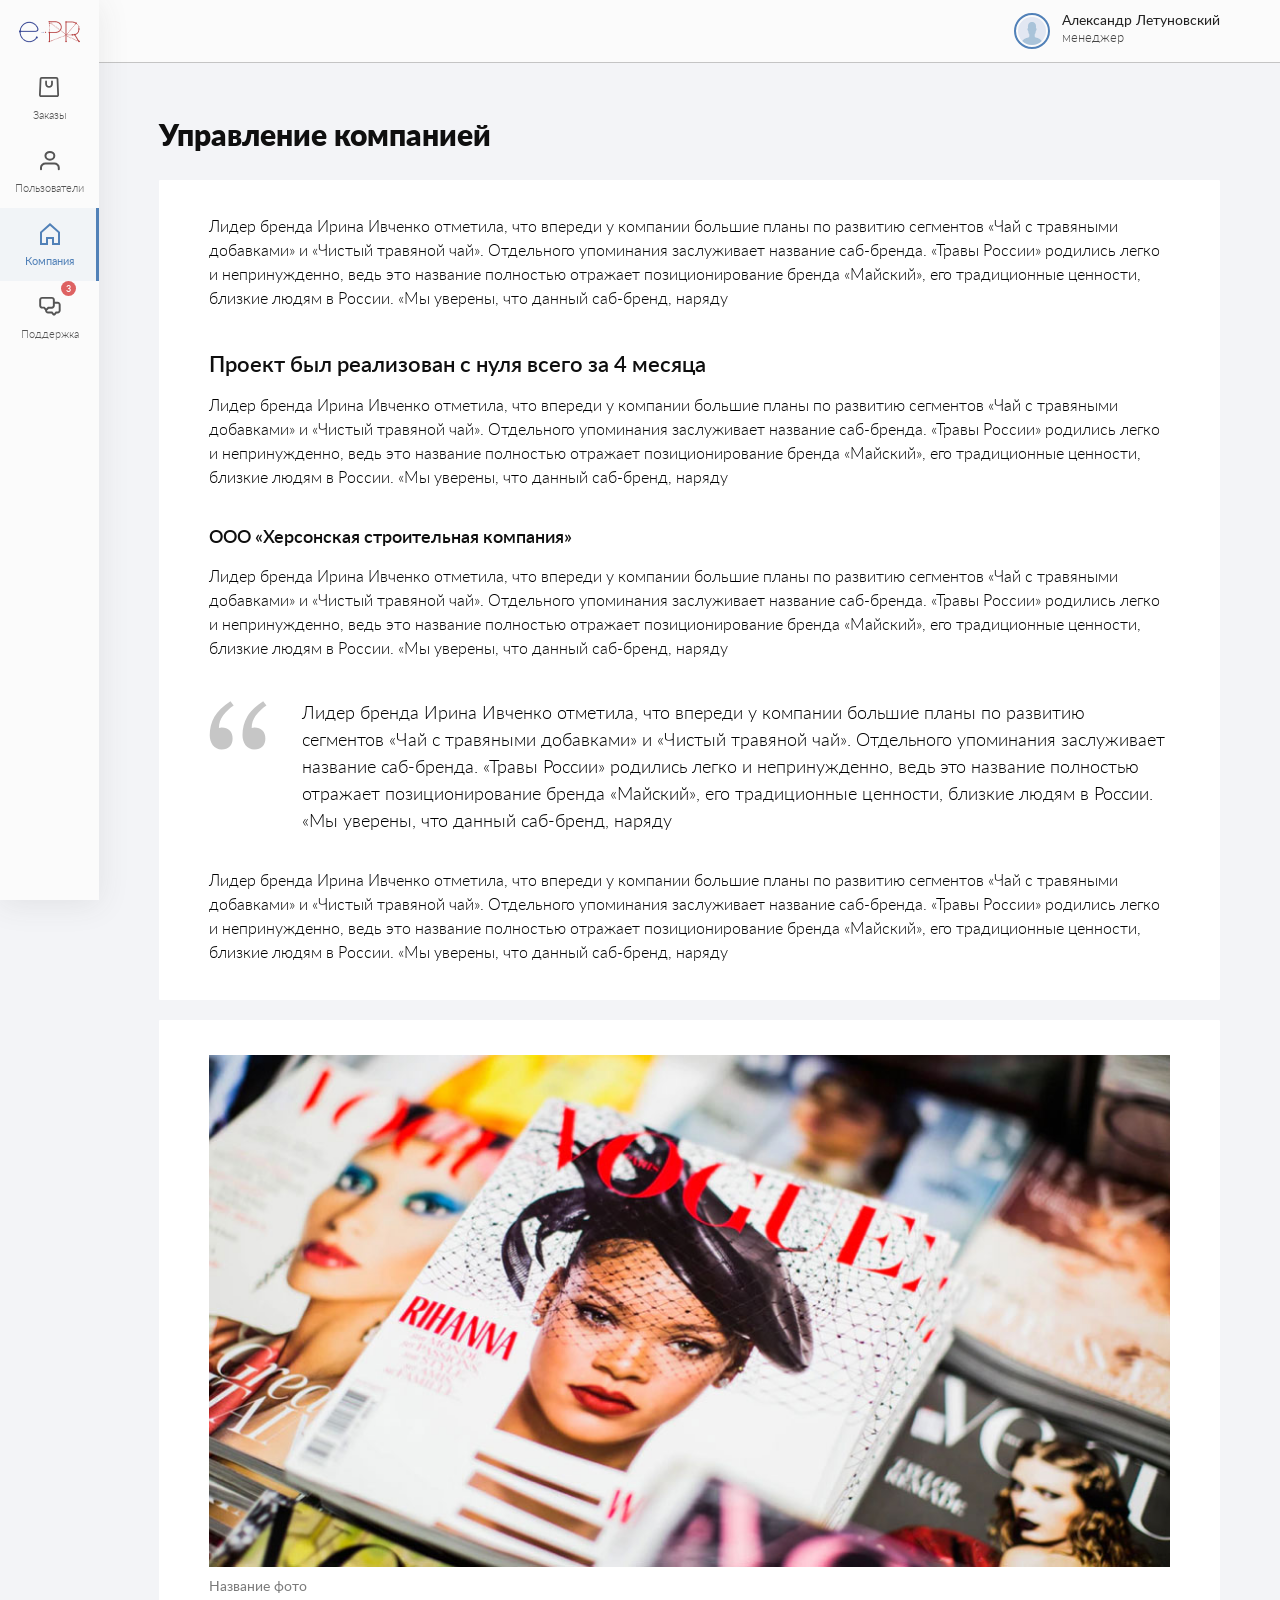
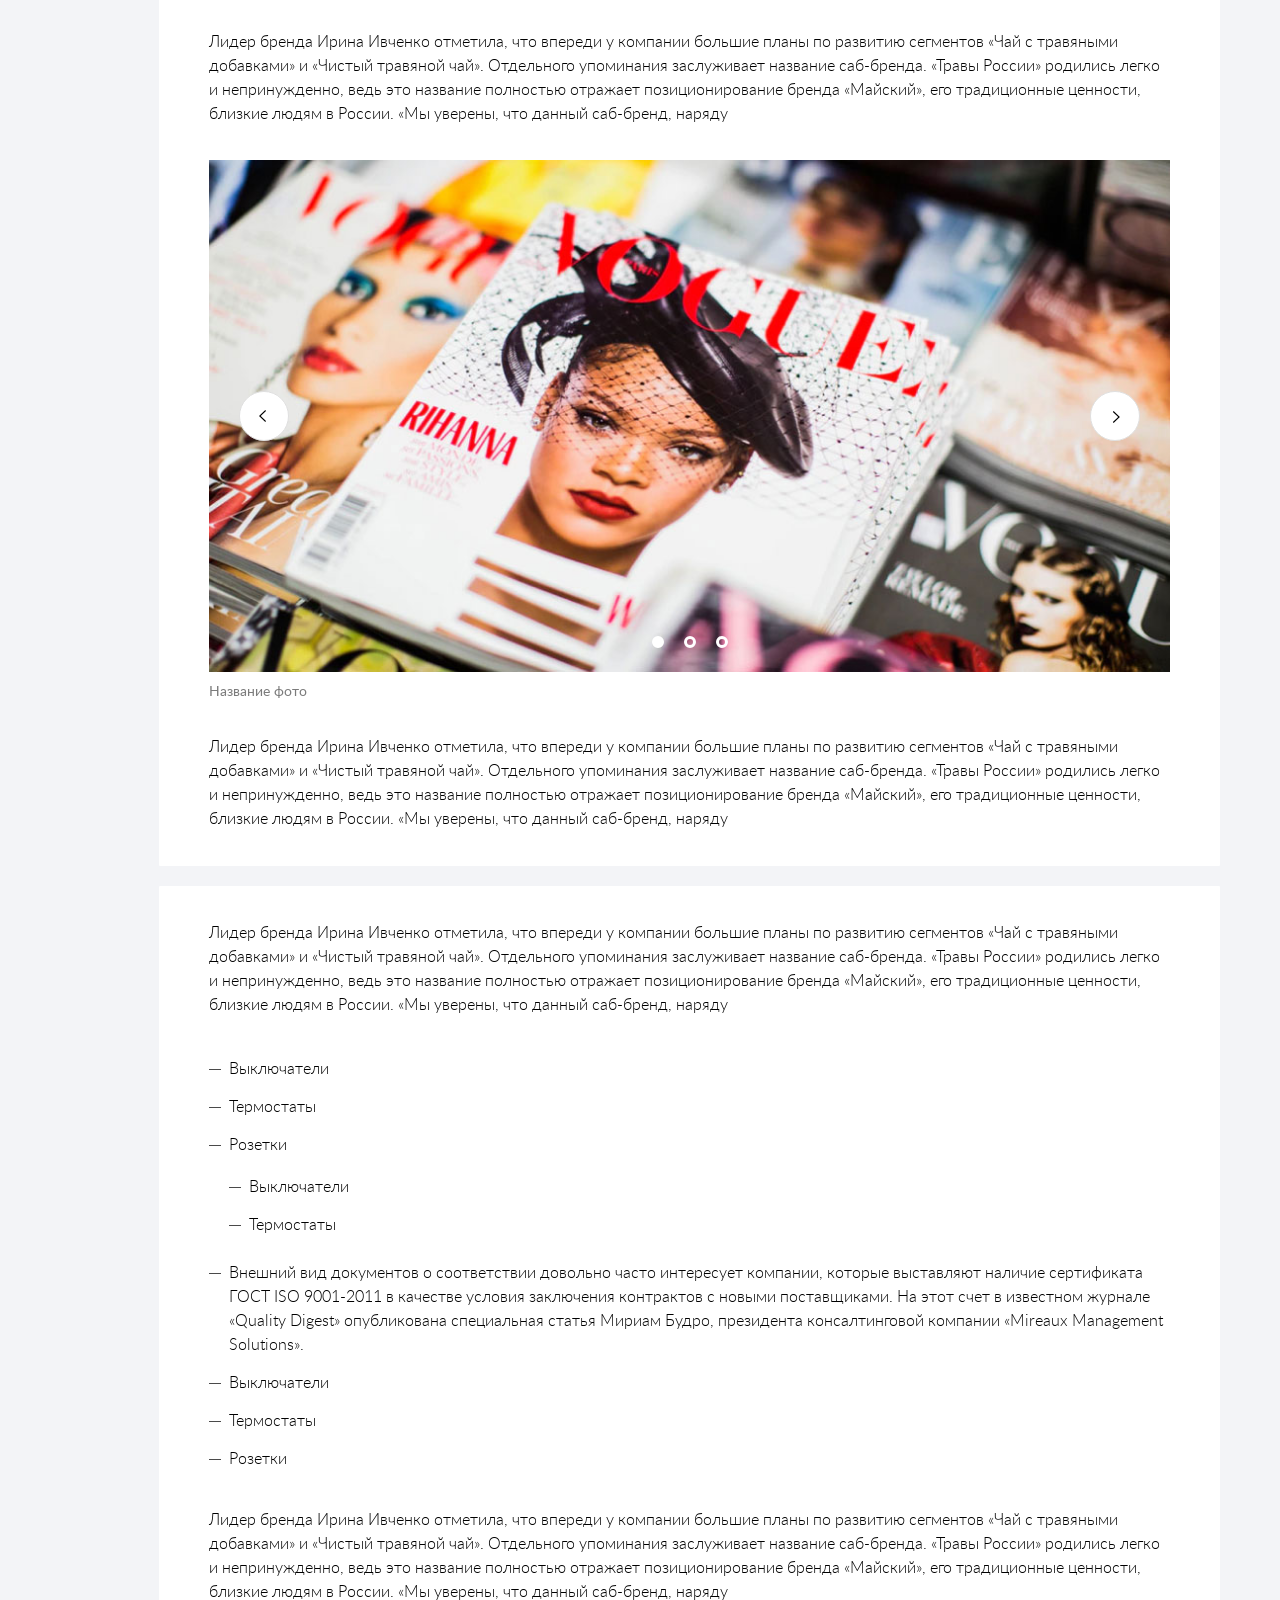
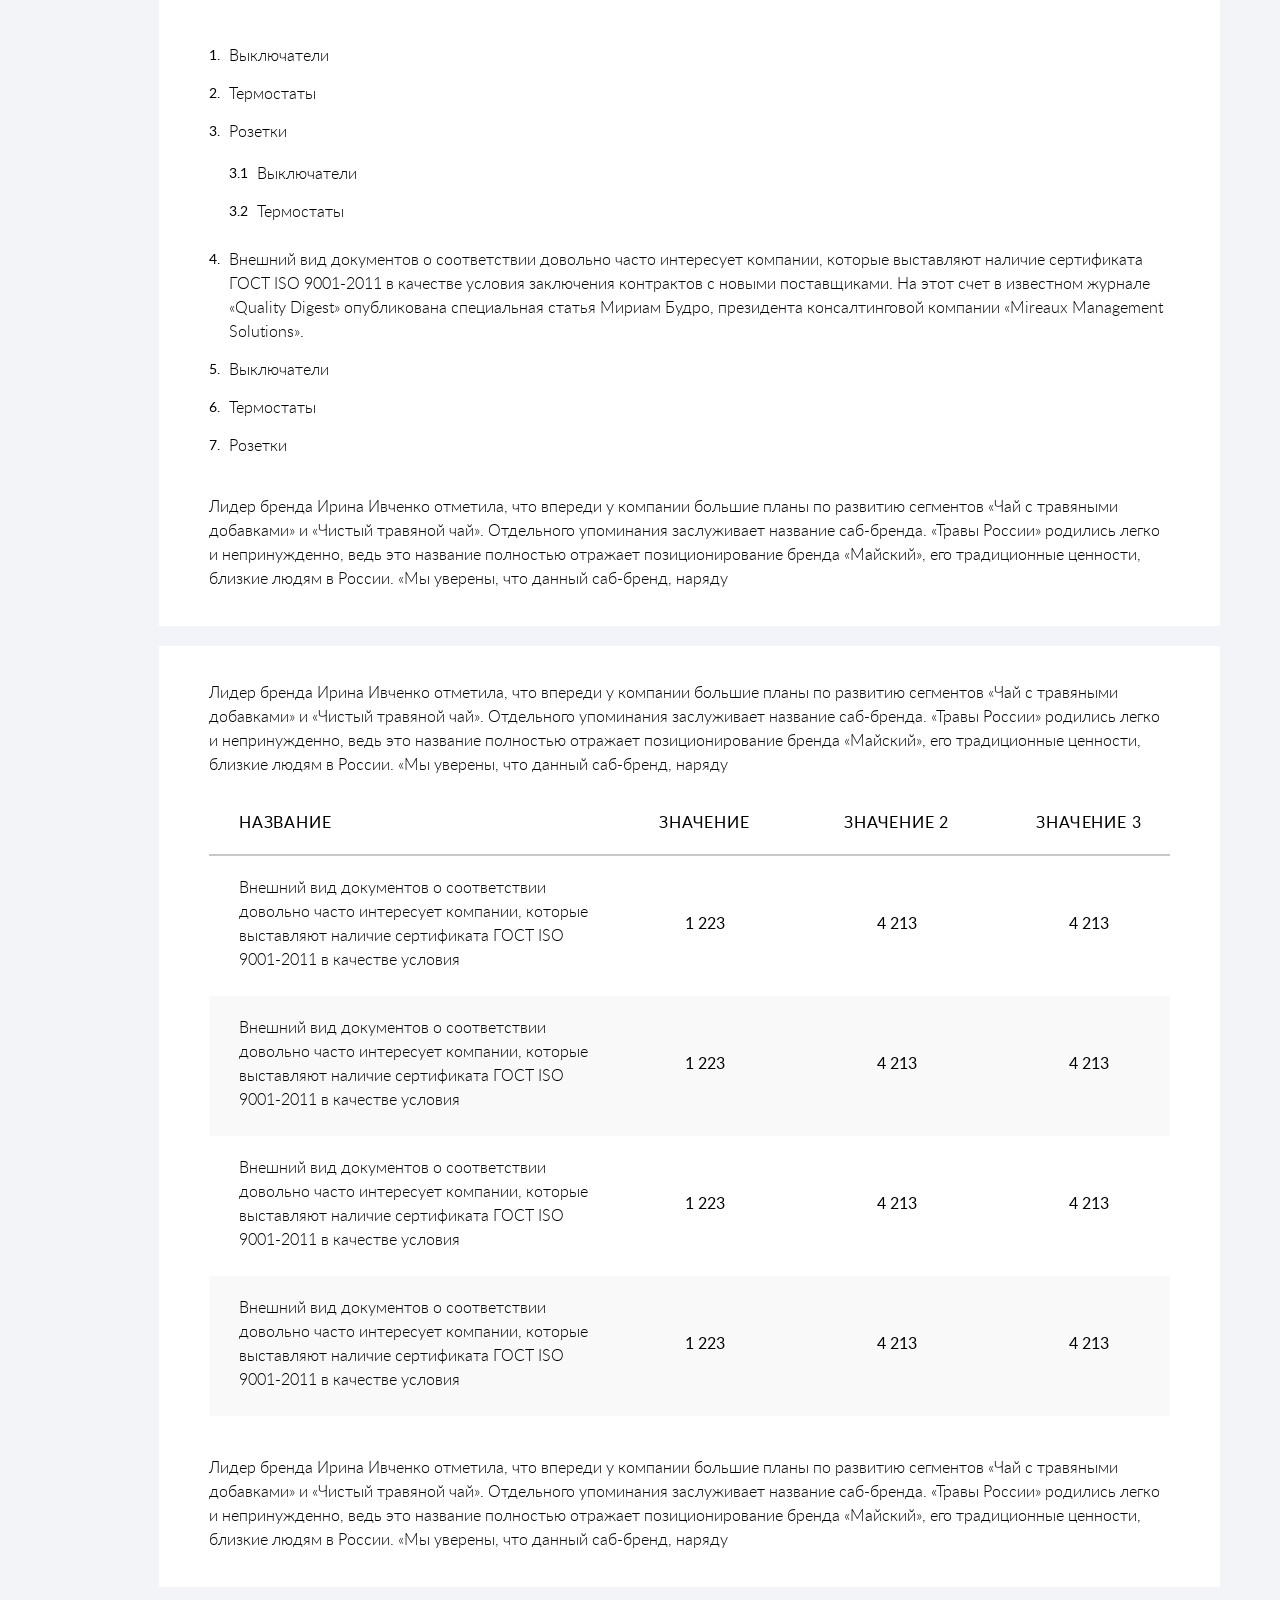
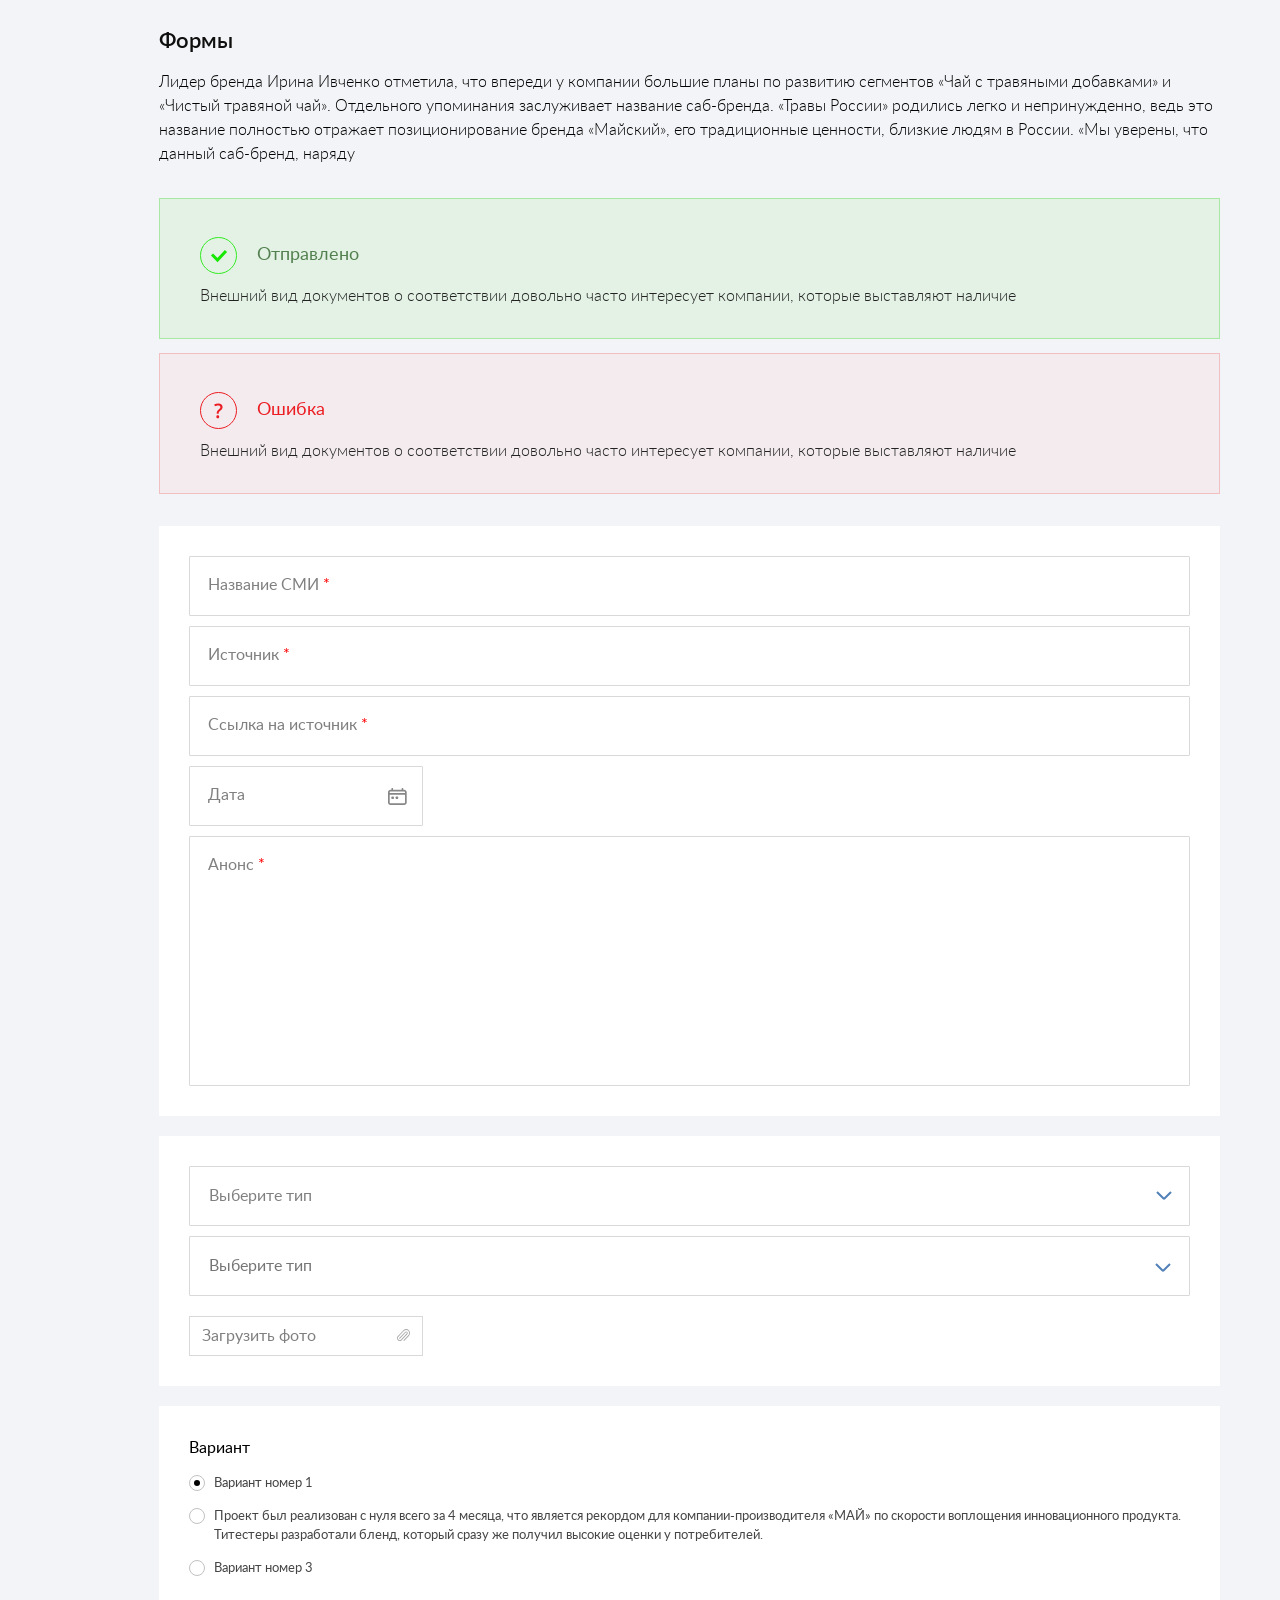
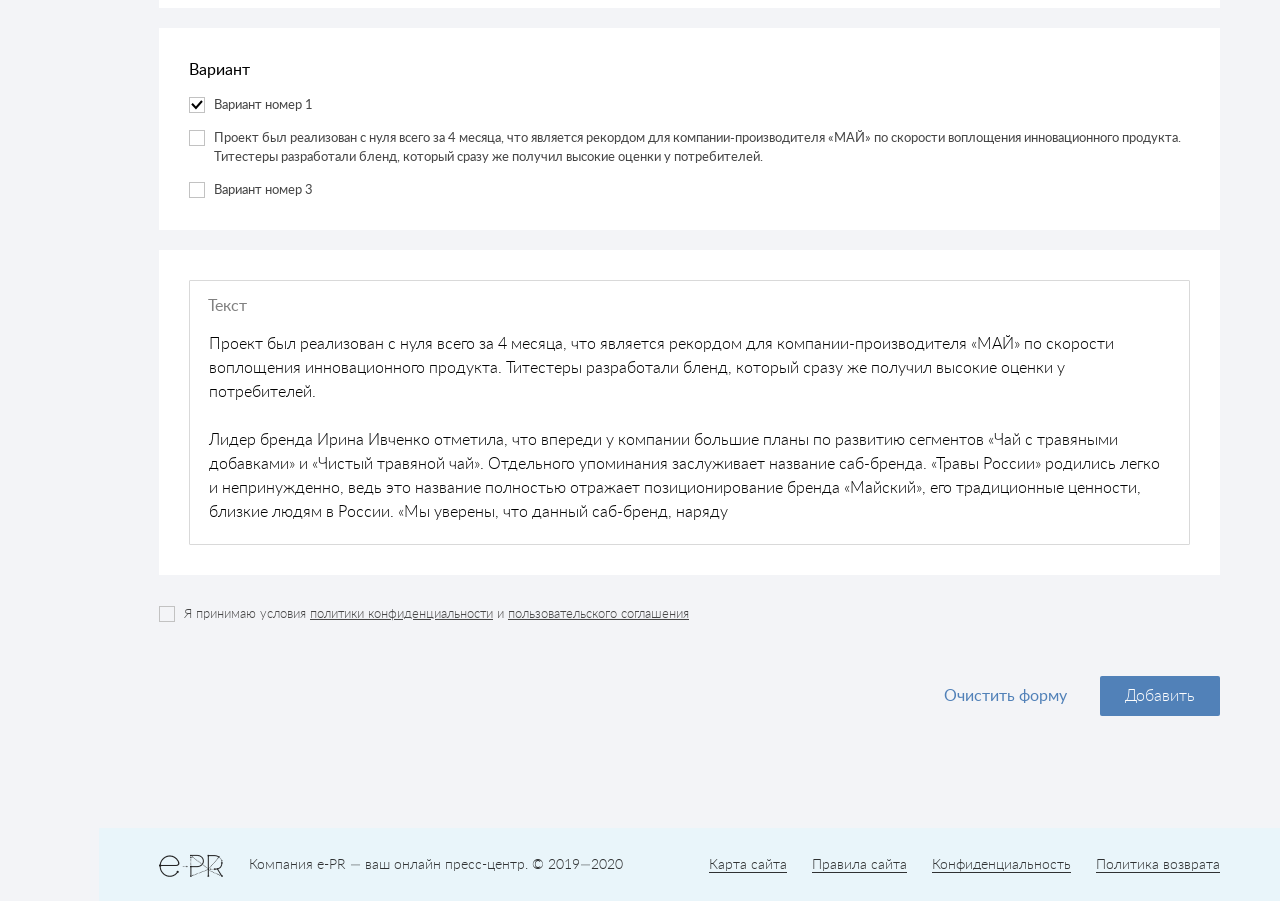
==== commit 309447cd: "updates Меню пользователя Шрифты" ====
--- a/e-pr-00-typography.html
+++ b/e-pr-00-typography.html
@@ -41,6 +41,8 @@
 
                     <header>
                         <a href="#" class="side-menu-link"><div class="side-menu-link-line-1"></div><div class="side-menu-link-line-2"></div><div class="side-menu-link-line-3"></div></a>
+
+                        <!-- header user -->
                         <div class="header-user">
                             <a href="#" class="header-user-link">
                                 <div class="header-user-link-avatar"><img src="images/header-avatar.svg" alt="" /></div>
@@ -49,7 +51,25 @@
                                     <div class="header-user-link-company">менеджер</div>
                                 </div>
                             </a>
-                        </div>
+                            <div class="header-user-menu">
+                                <div class="header-user-menu-inner">
+                                    <div class="header-user-menu-name"><div class="header-user-menu-avatar"><img src="images/header-avatar.svg" alt="" /></div>Александр Летуновский</div>
+                                    <div class="header-user-menu-company">менеджер</div>
+                                    <div class="header-user-menu-list">
+                                        <ul>
+                                            <li><a href="#">Рабочий стол</a></li>
+                                            <li><a href="#">Профиль</a></li>
+                                            <li><a href="#" class="header-user-menu-list-support">Поддержка</a></li>
+                                        </ul>
+                                    </div>
+                                    <div class="header-user-menu-logout">
+                                        <a href="#">Выход</a>
+                                    </div>
+                                </div>
+                                <a href="#" class="header-user-menu-close"></a>
+                            </div>
+                        </div>
+                        <!-- header user END -->
                     </header>
 
                     <h1>Управление компанией</h1>
--- a/css/styles.css
+++ b/css/styles.css
@@ -449,6 +449,48 @@
     .header-user-link-avatar {width:44px; height:44px}
     .header-user-link::after {content:""; display:block; float:left; margin:18px 0 0 9px; width:10px; height:8px; background:url(../images/header-link-mobile-arrow.svg) no-repeat}
     .header-user-link-info {display:none}
+}
+
+.header-user-menu {visibility:hidden; opacity:0; transition:all 0.45s; z-index:-1; transform:translateY(25px); position:absolute; width:340px; left:18px; top:100%; padding:30px 40px 16px 40px; margin:13px 0 0 -170px; background:#fff; border:1px solid #e5e5e5; box-shadow:0px 4px 30px rgba(102, 102, 102, 0.1); border-radius:3px}
+@media screen and (min-width:1200px) {
+    .header-user:hover .header-user-menu {visibility:visible; opacity:1; transform:none; z-index:999}
+    .header-user-menu::after {content:""; display:block; position:absolute; left:-1px; top:-37px; right:-1px; height:37px; background:url(../images/blank.gif)}
+}
+.header-user-menu::before {content:""; display:block; position:absolute; left:50%; top:-8px; margin-left:-7px; width:14px; height:14px; border-top:1px solid #e5e5e5; border-left:1px solid #e5e5e5; background:#fff; transform:rotate(45deg)}
+.header-user-menu-name {font-weight:600; font-size:18px; line-height:22px}
+.header-user-menu-avatar {display:none}
+.header-user-menu-company {margin:8px 0 0 0; font-weight:normal; font-size:16px; line-height:19px; color:#7d7d7d}
+.header-user-menu-list {margin:27px 0 0 0; border-top:1px solid #d4d4d4; padding:11px 0 0 0}
+.header-user-menu-list ul {margin:0; padding:0; list-style:none; font-size:16px; line-height:19px; font-weight:normal}
+.header-user-menu-list ul li {margin:0; padding:0}
+.header-user-menu-list ul li::before {display:none}
+.header-user-menu-list ul li a {display:block; position:relative; color:#222; text-decoration:none; padding:9px 0}
+.header-user-menu-list ul li a:hover {color:#5f94d0}
+.header-user-menu-list-support::after {content:""; display:block; position:absolute; right:0; top:50%; width:20px; height:20px; margin:-10px 0 0 0; background:url(../images/header-user-menu-support.svg) no-repeat}
+.header-user-menu-logout {margin:17px 0 0 0; border-top:1px solid #d4d4d4; padding:8px 0 0 0; font-weight:normal; font-size:16px; line-height:19px}
+.header-user-menu-logout a {display:block; padding:9px 0 9px 32px; text-decoration:none; position:relative; color:#222; background:url(../images/header-user-menu-logout.svg) no-repeat left center}
+.header-user-menu-logout a:hover {color:#5f94d0}
+.header-user-menu-close {display:none}
+
+@media screen and (max-width:1199px) {
+    .header-user-menu-open,
+    .header-user-menu-open body {overflow:hidden; position:fixed; left:0; top:0; right:0; bottom:0}
+    .header-user-menu {position:fixed; left:0; top:0; right:0; bottom:0; width:auto; padding:0; margin:0; transform:none; background:rgba(41, 41, 41, 0.8); border:none; box-shadow:none; border-radius:0}
+    .header-user-menu-open .header-user-menu {visibility:visible; opacity:1; transform:none; z-index:999}
+    .header-user-menu-inner {position:absolute; right:0; top:0; bottom:0; width:394px; overflow:auto; background:#fff}
+    .header-user-menu-name {padding:21px 50px 20px 104px; font-weight:normal; font-size:22px; line-height:29px}
+    .header-user-menu-name::after {content:""; display:block; clear:both}
+    .header-user-menu-avatar {display:block; float:left; width:59px; margin:-1px 0 0 -75px}
+    .header-user-menu-avatar img {display:block; width:100%; border:2px solid rgba(81, 129, 184, 0.6); border-radius:50%}
+    .header-user-menu-company {margin:0; background:#f5f7fb; border-top:1px solid #d6d6d6; font-size:28px; line-height:34px; color:#383838; font-weight:600; padding:29px 30px 33px 30px}
+    .header-user-menu-list {margin:0; border-top:none; padding:0}
+    .header-user-menu-list ul {font-size:26px; line-height:26px}
+    .header-user-menu-list ul li {border-top:1px solid #d6d6d6}
+    .header-user-menu-list ul li a {padding:27px 30px; color:#474747}
+    .header-user-menu-list-support::after {right:30px; width:30px; height:30px; margin:-15px 0 0 0; background:url(../images/header-user-menu-support-mobile.svg) no-repeat}
+    .header-user-menu-logout {margin:0; border-top:1px solid #d6d6d6; padding:0; font-size:26px; line-height:100px}
+    .header-user-menu-logout a {padding:0 0 0 78px; color:#474747; background:url(../images/header-user-menu-logout-mobile.svg) no-repeat 30px center}
+    .header-user-menu-close {display:block; position:absolute; right:394px; top:0; width:86px; height:86px; background:url(../images/header-user-menu-close.svg) no-repeat center}
 }
 
 .dashboard-header {margin:52px 0 9px 0}
